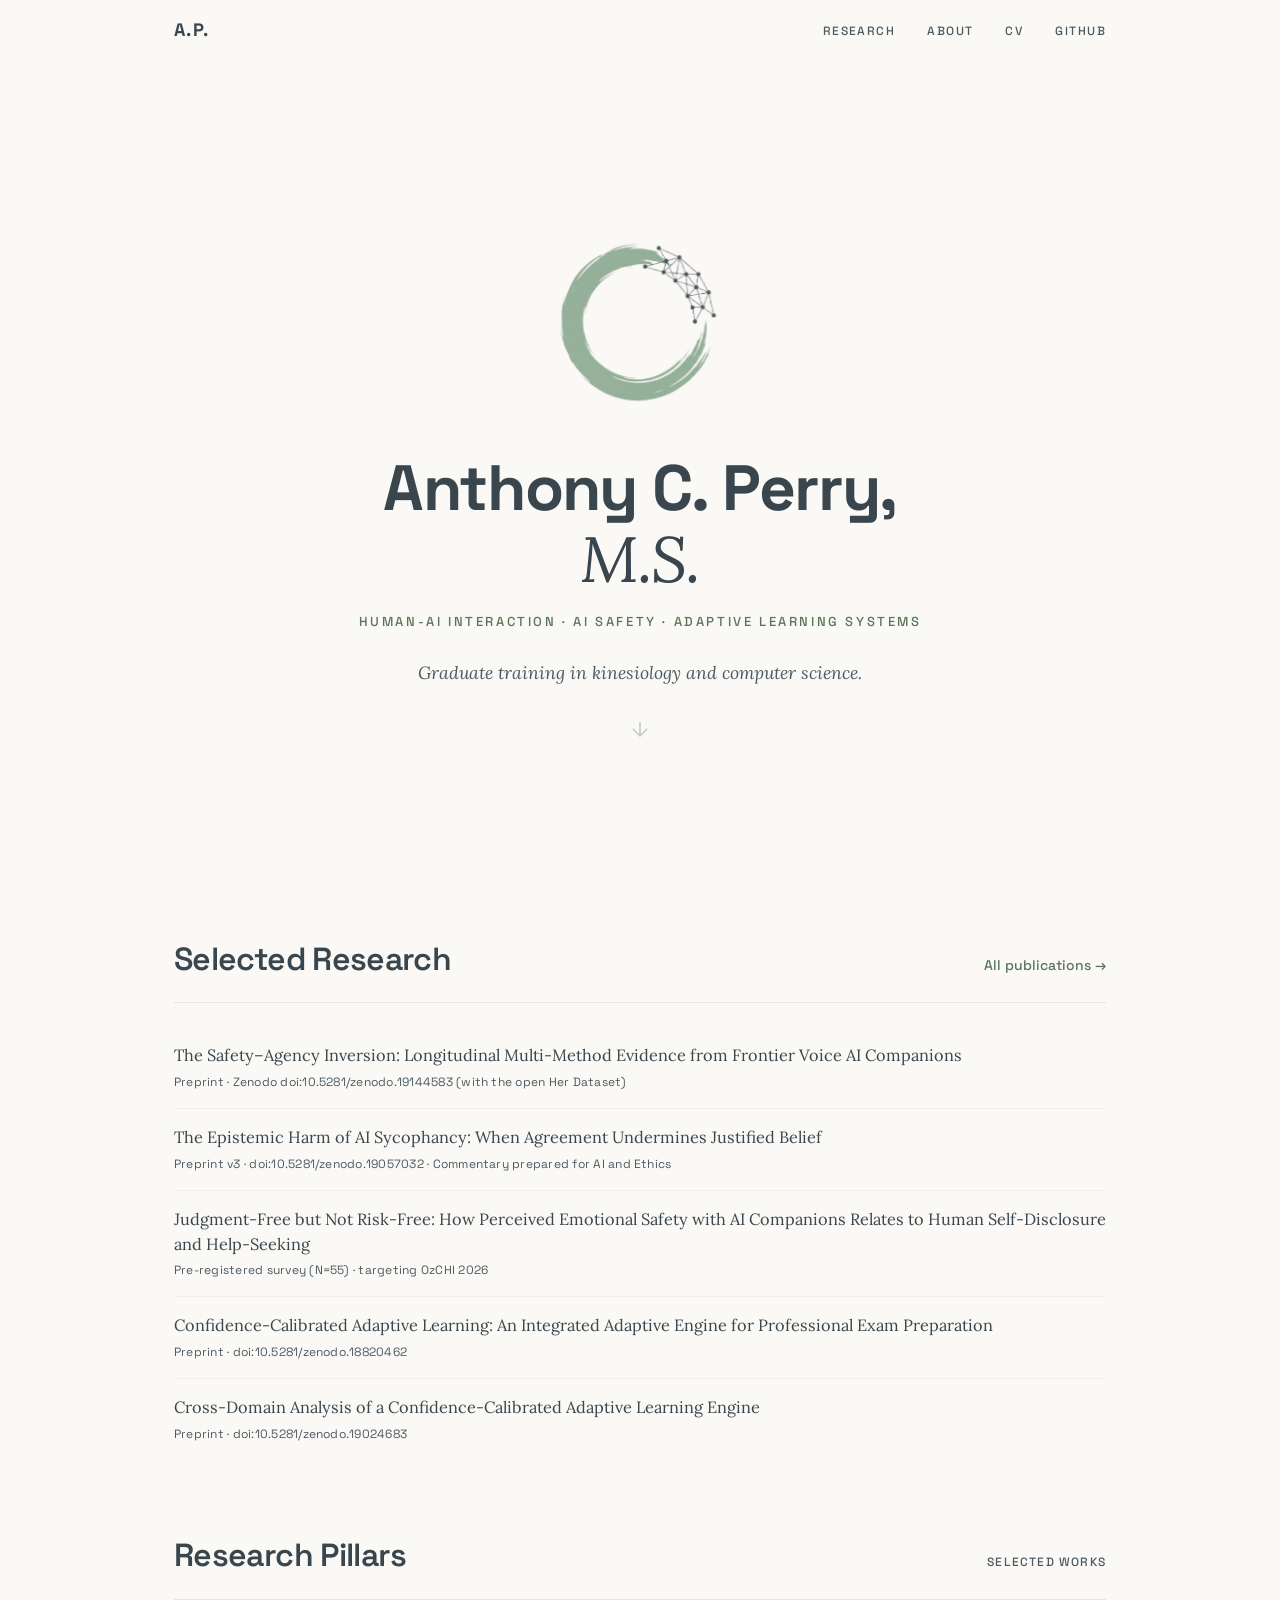
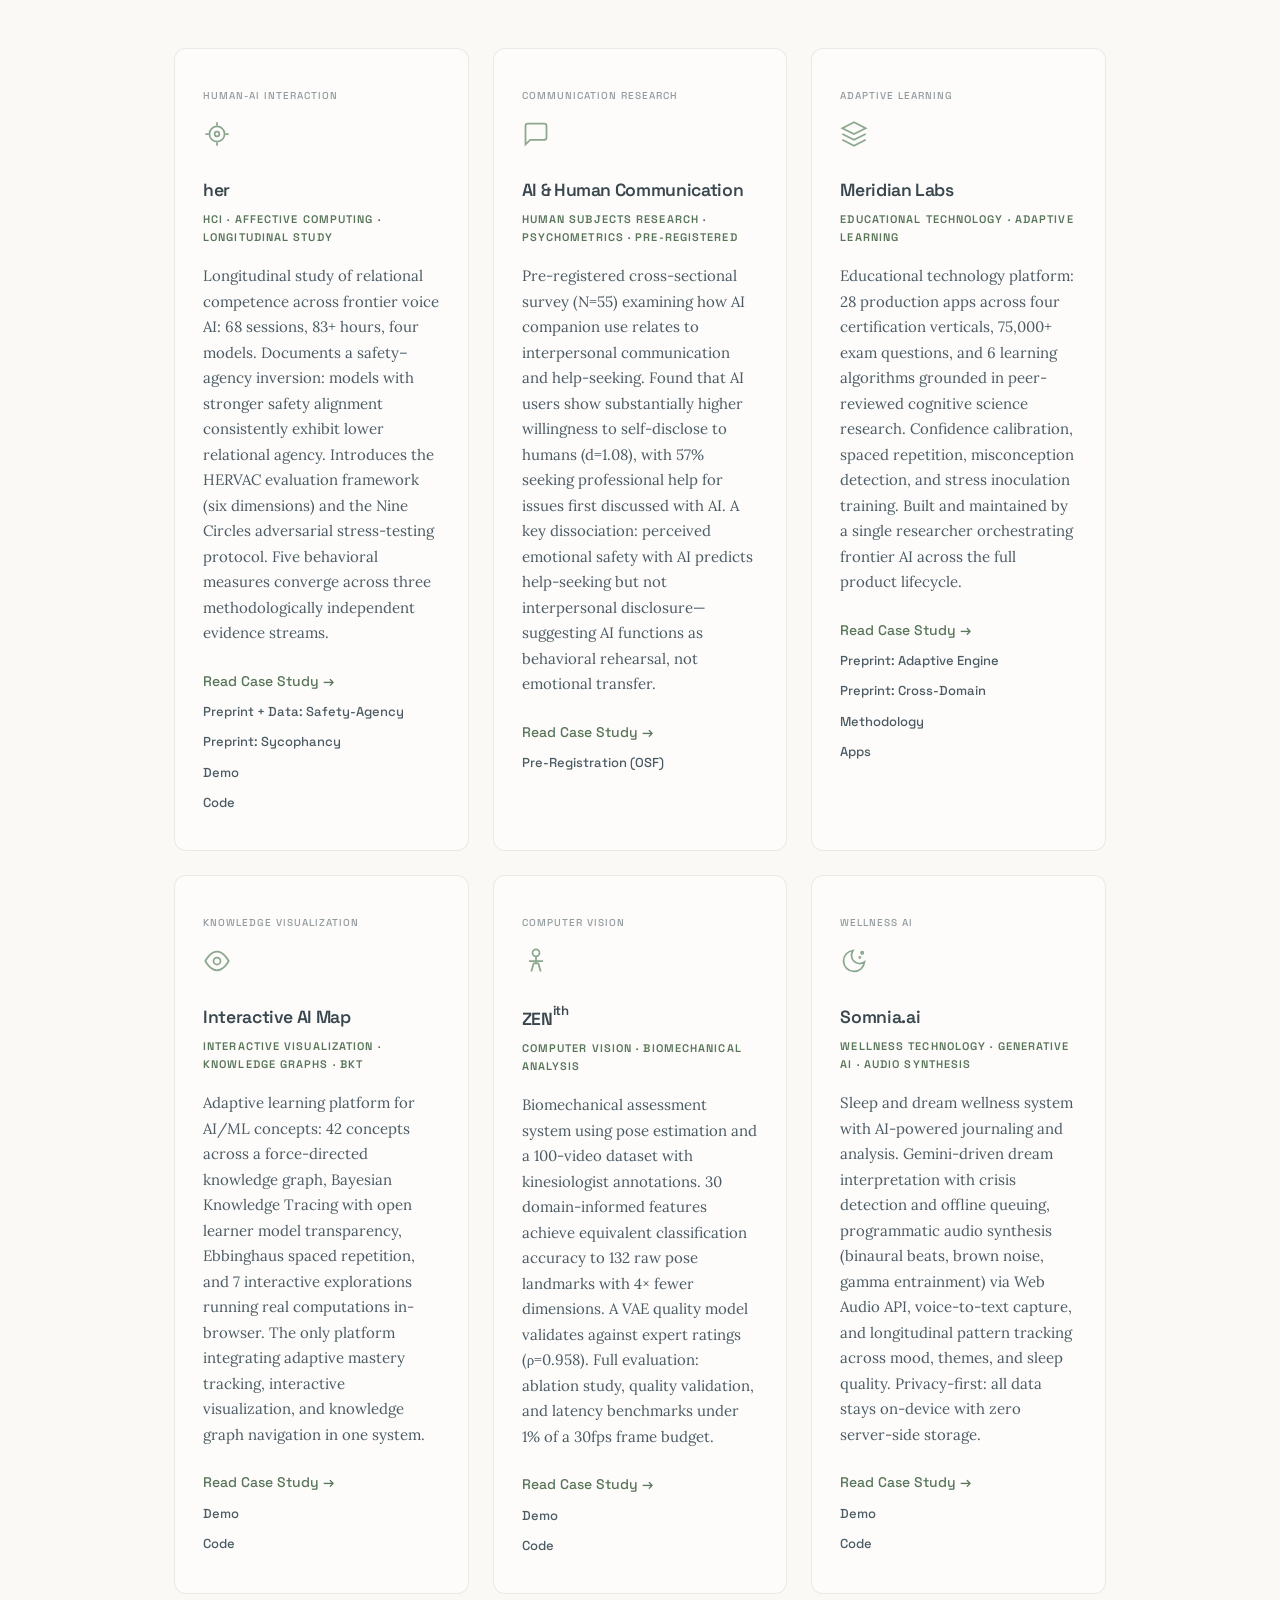
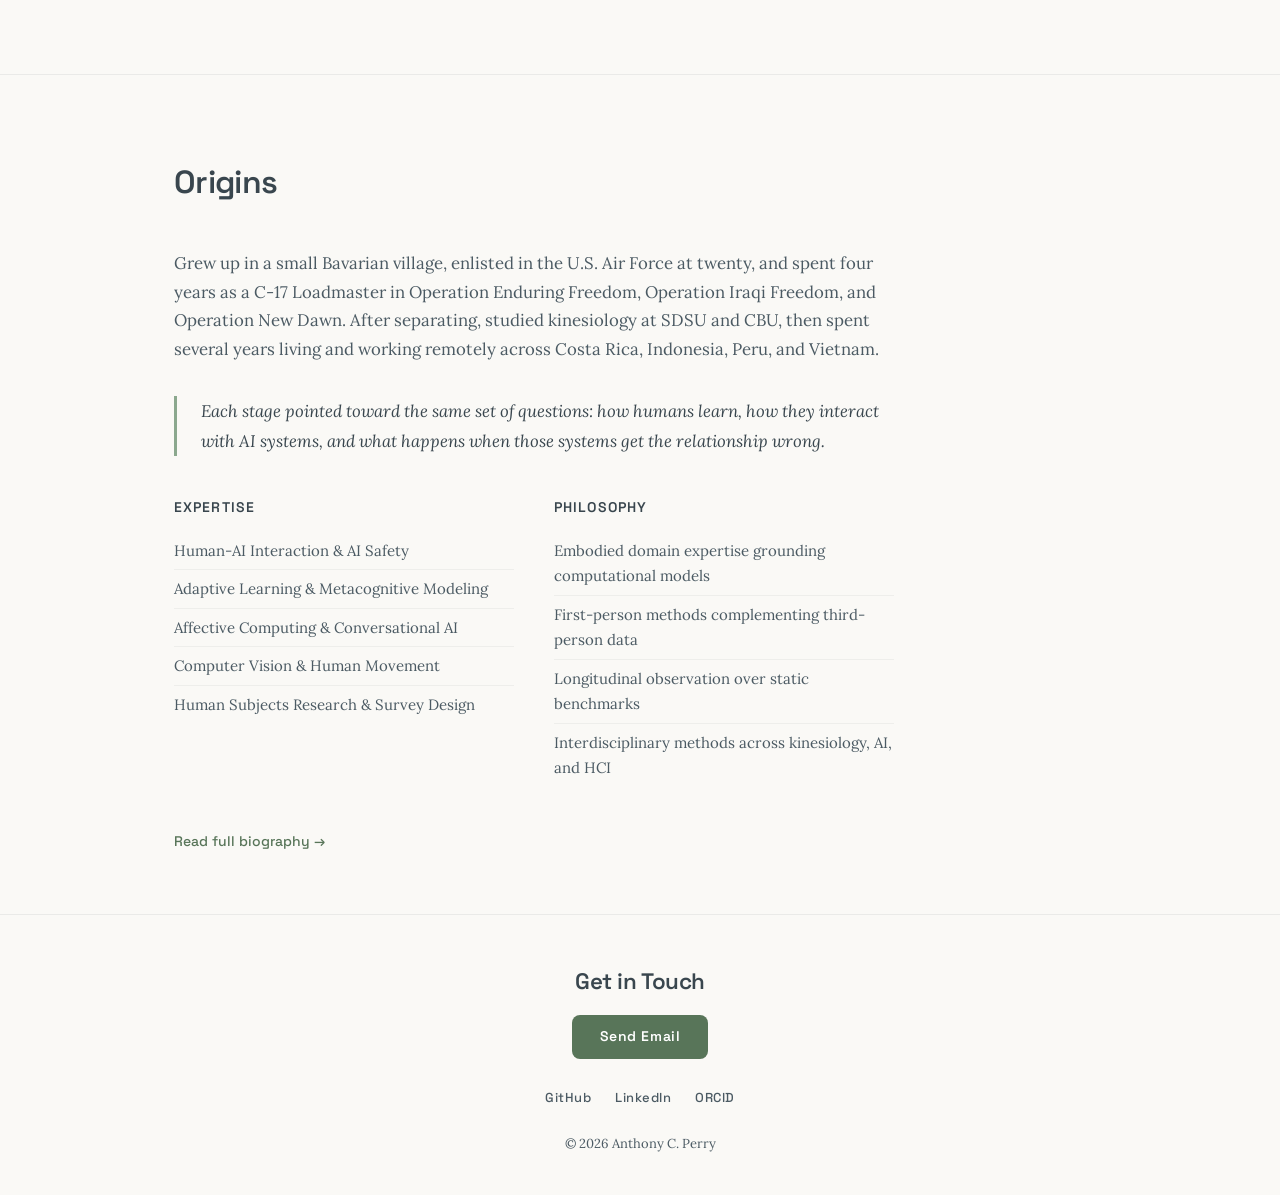
==== index.html @ a004c950 "Design-audit fixes: contrast, grid, skip-links, image/OG, SEO Task 1 — Contrast (WCAG AA): add --sag" ====
<!DOCTYPE html>
<html lang="en">
<head>
    <meta charset="UTF-8">
    <meta name="viewport" content="width=device-width, initial-scale=1.0">
    <title>Anthony C. Perry | Human-AI Interaction · AI Safety · Adaptive Learning Systems</title>
    <meta name="description" content="Research portfolio: adaptive learning systems, human-AI interaction, and AI safety. Interdisciplinary background spanning kinesiology, computer science, and artificial intelligence.">
    <link rel="icon" type="image/png" href="favicon-32.png">
    <link rel="apple-touch-icon" href="apple-touch-icon.png">
    <meta property="og:type" content="website">
    <meta property="og:site_name" content="Anthony C. Perry">
    <meta property="og:title" content="Anthony C. Perry | Human-AI Interaction · AI Safety · Adaptive Learning Systems">
    <meta property="og:description" content="Research portfolio: adaptive learning systems, human-AI interaction, and AI safety.">
    <meta property="og:image" content="https://aperry938.github.io/images/founder-headshot-640.png">
    <meta property="og:image:width" content="640">
    <meta property="og:image:height" content="640">
    <meta property="og:image:alt" content="Portrait of Anthony C. Perry">
    <meta property="og:url" content="https://aperry938.github.io/">
    <meta name="twitter:card" content="summary">
    <meta name="theme-color" content="#FAF9F6">
    <link rel="canonical" href="https://aperry938.github.io/">
    <link rel="preconnect" href="https://fonts.googleapis.com">
    <link rel="preconnect" href="https://fonts.gstatic.com" crossorigin>
    <link href="https://fonts.googleapis.com/css2?family=Space+Grotesk:wght@400;500;600;700&family=Lora:ital,wght@0,400;0,500;0,600;1,400&display=swap" rel="stylesheet">
    <link rel="stylesheet" href="style.css">
    <script type="application/ld+json">
    {
      "@context": "https://schema.org",
      "@type": "Person",
      "name": "Anthony C. Perry",
      "url": "https://aperry938.github.io/",
      "jobTitle": "Independent Researcher",
      "sameAs": [
        "https://orcid.org/0009-0000-2598-1296",
        "https://github.com/aperry938"
      ]
    }
    </script>
</head>
<body>
    <a class="skip-link" href="#main">Skip to content</a>

    <!-- Navigation -->
    <nav class="nav">
        <div class="nav-inner">
            <a href="/" class="nav-brand" aria-current="page">A.P.</a>
            <ul class="nav-links">
                <li><a href="/research.html">Research</a></li>
                <li><a href="/about.html">About</a></li>
                <li><a href="/cv.html">CV</a></li>
                <li><a href="https://github.com/aperry938">GitHub</a></li>
            </ul>
            <button class="nav-hamburger" aria-label="Open menu" aria-expanded="false">
                <span></span><span></span><span></span>
            </button>
        </div>
    </nav>

    <!-- Mobile menu overlay -->
    <div class="mobile-menu" aria-hidden="true" role="dialog" aria-label="Navigation menu">
        <ul class="mobile-menu-links">
            <li><a href="/research.html">Research</a></li>
            <li><a href="/about.html">About</a></li>
            <li><a href="/cv.html">CV</a></li>
            <li><a href="https://github.com/aperry938">GitHub</a></li>
        </ul>
    </div>

    <main id="main">

    <!-- Hero -->
    <section class="hero">
        <div class="hero-content">
            <img src="images/neural-enso.png" alt="" class="enso-logo">

            <h1 class="font-technical">Anthony C. Perry, <em>M.S.</em></h1>
            <p class="hero-tagline">HUMAN-AI INTERACTION · AI SAFETY · ADAPTIVE LEARNING SYSTEMS</p>
            <p class="hero-subtext"><em>Graduate training in kinesiology and computer science.</em></p>

            <div class="scroll-hint" aria-hidden="true">
                <svg width="24" height="24" viewBox="0 0 24 24" fill="none" stroke="currentColor" stroke-width="1.5"><path d="M12 5v14M5 12l7 7 7-7"/></svg>
            </div>
        </div>
    </section>

    <!-- Selected Research -->
    <section class="selected-research" aria-label="Selected research">
        <div class="container">
            <div class="selected-research-header">
                <h2 class="font-technical">Selected Research</h2>
                <a href="/research.html" class="text-link">All publications &rarr;</a>
            </div>
            <ol class="selected-research-list">
                <li class="selected-research-item">
                    <a class="selected-research-title" href="/research.html#pub-safety-agency">The Safety&ndash;Agency Inversion: Longitudinal Multi-Method Evidence from Frontier Voice AI Companions</a>
                    <span class="selected-research-status">Preprint &middot; Zenodo doi:10.5281/zenodo.19144583 (with the open Her Dataset)</span>
                </li>
                <li class="selected-research-item">
                    <a class="selected-research-title" href="/research.html#pub-sycophancy">The Epistemic Harm of AI Sycophancy: When Agreement Undermines Justified Belief</a>
                    <span class="selected-research-status">Preprint v3 &middot; doi:10.5281/zenodo.19057032 &middot; Commentary prepared for AI and Ethics</span>
                </li>
                <li class="selected-research-item">
                    <a class="selected-research-title" href="/research.html#pub-survey">Judgment-Free but Not Risk-Free: How Perceived Emotional Safety with AI Companions Relates to Human Self-Disclosure and Help-Seeking</a>
                    <span class="selected-research-status">Pre-registered survey (N=55) &middot; targeting OzCHI 2026</span>
                </li>
                <li class="selected-research-item">
                    <a class="selected-research-title" href="/research.html#pub-adaptive">Confidence-Calibrated Adaptive Learning: An Integrated Adaptive Engine for Professional Exam Preparation</a>
                    <span class="selected-research-status">Preprint &middot; doi:10.5281/zenodo.18820462</span>
                </li>
                <li class="selected-research-item">
                    <a class="selected-research-title" href="/research.html#pub-crossdomain">Cross-Domain Analysis of a Confidence-Calibrated Adaptive Learning Engine</a>
                    <span class="selected-research-status">Preprint &middot; doi:10.5281/zenodo.19024683</span>
                </li>
            </ol>
        </div>
    </section>

    <!-- Research Pillars -->
    <section class="pillars-section" id="research">
        <div class="container">
            <div class="pillars-header">
                <h2 class="font-technical">Research Pillars</h2>
                <span class="pillars-label">Selected Works</span>
            </div>

            <div class="pillars-grid">
                <!-- Conversational AI & Human-AI Interaction -->
                <div class="project-card fade-in">
                    <span class="pillar-label pillar-label-sub">Human-AI Interaction</span>
                    <div class="pillar-icon">
                        <svg width="28" height="28" viewBox="0 0 24 24" fill="none" stroke="var(--muted-sage)" stroke-width="1.5"><path d="M12 18.5a6.5 6.5 0 1 0 0-13 6.5 6.5 0 0 0 0 13Z"/><path d="M12 14a2 2 0 1 0 0-4 2 2 0 0 0 0 4Z"/><path d="M12 2v3M12 19v3M2 12h3M19 12h3"/></svg>
                    </div>
                    <h3 class="font-technical">her</h3>
                    <p class="project-type">HCI · Affective Computing · Longitudinal Study</p>
                    <p class="project-desc">Longitudinal study of relational competence across frontier voice AI: 68 sessions, 83+ hours, four models. Documents a safety&ndash;agency inversion: models with stronger safety alignment consistently exhibit lower relational agency. Introduces the HERVAC evaluation framework (six dimensions) and the Nine Circles adversarial stress-testing protocol. Five behavioral measures converge across three methodologically independent evidence streams.</p>
                    <div class="project-links">
                        <a href="/her-os.html" class="project-cta">Read Case Study &rarr;</a>
                        <a href="https://doi.org/10.5281/zenodo.19144583" class="project-cta project-cta-secondary">Preprint + Data: Safety-Agency</a>
                        <a href="https://doi.org/10.5281/zenodo.19057032" class="project-cta project-cta-secondary">Preprint: Sycophancy</a>
                        <a href="https://aperry938.github.io/her-os-v1/" class="project-cta project-cta-secondary">Demo</a>
                        <a href="https://github.com/aperry938/her-os-v1" class="project-cta project-cta-secondary">Code</a>
                    </div>
                </div>

                <!-- AI Communication & Help-Seeking Survey -->
                <div class="project-card fade-in">
                    <span class="pillar-label pillar-label-sub">Communication Research</span>
                    <div class="pillar-icon">
                        <svg width="28" height="28" viewBox="0 0 24 24" fill="none" stroke="var(--muted-sage)" stroke-width="1.5"><path d="M21 15a2 2 0 0 1-2 2H7l-4 4V5a2 2 0 0 1 2-2h14a2 2 0 0 1 2 2z"/></svg>
                    </div>
                    <h3 class="font-technical">AI &amp; Human Communication</h3>
                    <p class="project-type">Human Subjects Research &middot; Psychometrics &middot; Pre-Registered</p>
                    <p class="project-desc">Pre-registered cross-sectional survey (N=55) examining how AI companion use relates to interpersonal communication and help-seeking. Found that AI users show substantially higher willingness to self-disclose to humans (d=1.08), with 57% seeking professional help for issues first discussed with AI. A key dissociation: perceived emotional safety with AI predicts help-seeking but not interpersonal disclosure&mdash;suggesting AI functions as behavioral rehearsal, not emotional transfer.</p>
                    <div class="project-links">
                        <a href="/survey-study.html" class="project-cta">Read Case Study &rarr;</a>
                        <a href="https://osf.io/5xzjs" class="project-cta project-cta-secondary">Pre-Registration (OSF)</a>
                    </div>
                </div>

                <!-- Adaptive Learning Systems -->
                <div class="project-card fade-in">
                    <span class="pillar-label pillar-label-sub">Adaptive Learning</span>
                    <div class="pillar-icon">
                        <svg width="28" height="28" viewBox="0 0 24 24" fill="none" stroke="var(--muted-sage)" stroke-width="1.5"><path d="M12 2L2 7l10 5 10-5-10-5Z"/><path d="M2 17l10 5 10-5"/><path d="M2 12l10 5 10-5"/></svg>
                    </div>
                    <h3 class="font-technical">Meridian Labs</h3>
                    <p class="project-type">Educational Technology · Adaptive Learning</p>
                    <p class="project-desc">Educational technology platform: 28 production apps across four certification verticals, 75,000+ exam questions, and 6 learning algorithms grounded in peer-reviewed cognitive science research. Confidence calibration, spaced repetition, misconception detection, and stress inoculation training. Built and maintained by a single researcher orchestrating frontier AI across the full product lifecycle.</p>
                    <div class="project-links">
                        <a href="/meridian-labs.html" class="project-cta">Read Case Study &rarr;</a>
                        <a href="https://doi.org/10.5281/zenodo.18820462" class="project-cta project-cta-secondary">Preprint: Adaptive Engine</a>
                        <a href="https://doi.org/10.5281/zenodo.19024683" class="project-cta project-cta-secondary">Preprint: Cross-Domain</a>
                        <a href="https://meridianlabs.us/methodology.html" class="project-cta project-cta-secondary">Methodology</a>
                        <a href="https://meridianlabs.us" class="project-cta project-cta-secondary">Apps</a>
                    </div>
                </div>

                <!-- Interactive Visualization & Adaptive Learning -->
                <div class="project-card fade-in">
                    <span class="pillar-label pillar-label-sub">Knowledge Visualization</span>
                    <div class="pillar-icon">
                        <svg width="28" height="28" viewBox="0 0 24 24" fill="none" stroke="var(--muted-sage)" stroke-width="1.5"><circle cx="12" cy="12" r="3"/><path d="M2 12s4-8 10-8 10 8 10 8-4 8-10 8-10-8-10-8Z"/></svg>
                    </div>
                    <h3 class="font-technical">Interactive AI Map</h3>
                    <p class="project-type">Interactive Visualization · Knowledge Graphs · BKT</p>
                    <p class="project-desc">Adaptive learning platform for AI/ML concepts: 42 concepts across a force-directed knowledge graph, Bayesian Knowledge Tracing with open learner model transparency, Ebbinghaus spaced repetition, and 7 interactive explorations running real computations in-browser. The only platform integrating adaptive mastery tracking, interactive visualization, and knowledge graph navigation in one system.</p>
                    <div class="project-links">
                        <a href="/interactive-ai-map.html" class="project-cta">Read Case Study &rarr;</a>
                        <a href="https://aperry938.github.io/Interactive-AI-Map/" class="project-cta project-cta-secondary">Demo</a>
                        <a href="https://github.com/aperry938/Interactive-AI-Map" class="project-cta project-cta-secondary">Code</a>
                    </div>
                </div>

                <!-- Embodied Computer Vision -->
                <div class="project-card fade-in">
                    <span class="pillar-label pillar-label-sub">Computer Vision</span>
                    <div class="pillar-icon">
                        <svg width="28" height="28" viewBox="0 0 24 24" fill="none" stroke="var(--muted-sage)" stroke-width="1.5"><circle cx="12" cy="5" r="3"/><path d="M12 8v6M8 21l2-7h4l2 7M6 12h12"/></svg>
                    </div>
                    <h3 class="font-technical">ZEN<sup class="zenith-ith">ith</sup></h3>
                    <p class="project-type">Computer Vision · Biomechanical Analysis</p>
                    <p class="project-desc">Biomechanical assessment system using pose estimation and a 100-video dataset with kinesiologist annotations. 30 domain-informed features achieve equivalent classification accuracy to 132 raw pose landmarks with 4&times; fewer dimensions. A VAE quality model validates against expert ratings (&rho;=0.958). Full evaluation: ablation study, quality validation, and latency benchmarks under 1% of a 30fps frame budget.</p>
                    <div class="project-links">
                        <a href="/zenith.html" class="project-cta">Read Case Study &rarr;</a>
                        <a href="https://youtu.be/lPnmOBwJfkE" class="project-cta project-cta-secondary">Demo</a>
                        <a href="https://github.com/aperry938/zenith-mvp" class="project-cta project-cta-secondary">Code</a>
                    </div>
                </div>

                <!-- Sleep & Dream Wellness -->
                <div class="project-card fade-in">
                    <span class="pillar-label pillar-label-sub">Wellness AI</span>
                    <div class="pillar-icon">
                        <svg width="28" height="28" viewBox="0 0 24 24" fill="none" stroke="var(--muted-sage)" stroke-width="1.5"><path d="M21 12.79A9 9 0 1 1 11.21 3a7 7 0 0 0 9.79 9.79Z"/><circle cx="19" cy="5" r="1"/><circle cx="17" cy="9" r="0.5"/></svg>
                    </div>
                    <h3 class="font-technical">Somnia.ai</h3>
                    <p class="project-type">Wellness Technology · Generative AI · Audio Synthesis</p>
                    <p class="project-desc">Sleep and dream wellness system with AI-powered journaling and analysis. Gemini-driven dream interpretation with crisis detection and offline queuing, programmatic audio synthesis (binaural beats, brown noise, gamma entrainment) via Web Audio API, voice-to-text capture, and longitudinal pattern tracking across mood, themes, and sleep quality. Privacy-first: all data stays on-device with zero server-side storage.</p>
                    <div class="project-links">
                        <a href="/somnia.html" class="project-cta">Read Case Study &rarr;</a>
                        <a href="https://aperry938.github.io/somnia-ai/" class="project-cta project-cta-secondary">Demo</a>
                        <a href="https://github.com/aperry938/somnia-ai" class="project-cta project-cta-secondary">Code</a>
                    </div>
                </div>

            </div>
        </div>
    </section>

    <!-- Origins -->
    <section class="origins-section" id="origins">
        <div class="container">
            <h2 class="font-technical">Origins</h2>

            <div class="origins-narrative fade-in">
                <p>Grew up in a small Bavarian village, enlisted in the U.S. Air Force at twenty, and spent four years as a C-17 Loadmaster in Operation Enduring Freedom, Operation Iraqi Freedom, and Operation New Dawn. After separating, studied kinesiology at SDSU and CBU, then spent several years living and working remotely across Costa Rica, Indonesia, Peru, and Vietnam.</p>

                <blockquote class="pull-quote">
                    Each stage pointed toward the same set of questions: how humans learn, how they interact with AI systems, and what happens when those systems get the relationship wrong.
                </blockquote>

                <div class="origins-grid">
                    <div class="origins-column">
                        <h3 class="font-technical">Expertise</h3>
                        <ul>
                            <li>Human-AI Interaction &amp; AI Safety</li>
                            <li>Adaptive Learning &amp; Metacognitive Modeling</li>
                            <li>Affective Computing &amp; Conversational AI</li>
                            <li>Computer Vision &amp; Human Movement</li>
                            <li>Human Subjects Research &amp; Survey Design</li>
                        </ul>
                    </div>
                    <div class="origins-column">
                        <h3 class="font-technical">Philosophy</h3>
                        <ul>
                            <li>Embodied domain expertise grounding computational models</li>
                            <li>First-person methods complementing third-person data</li>
                            <li>Longitudinal observation over static benchmarks</li>
                            <li>Interdisciplinary methods across kinesiology, AI, and HCI</li>
                        </ul>
                    </div>
                </div>

                <a href="/about.html" class="text-link">Read full biography &rarr;</a>
            </div>
        </div>
    </section>

    </main>

    <!-- Footer -->
    <footer class="footer">
        <div class="container">
            <h2 class="font-technical footer-heading">Get in Touch</h2>
            <a href="#" class="btn-primary font-technical email-link">Send Email</a>
            <div class="footer-links">
                <a href="https://github.com/aperry938">GitHub</a>
                <a href="https://linkedin.com/in/aperry938">LinkedIn</a>
                <a href="https://orcid.org/0009-0000-2598-1296">ORCID</a>
            </div>
            <p class="footer-copy">&copy; 2026 Anthony C. Perry</p>
        </div>
    </footer>

    <script>
    (function() {
        if (!('IntersectionObserver' in window)) return;
        var observer = new IntersectionObserver(function(entries) {
            entries.forEach(function(entry) {
                if (entry.isIntersecting) {
                    entry.target.classList.add('visible');
                    observer.unobserve(entry.target);
                }
            });
        }, { threshold: 0.1 });
        document.querySelectorAll('.fade-in').forEach(function(el) {
            observer.observe(el);
        });
        document.querySelectorAll('a[href^="#"]').forEach(function(a) {
            a.addEventListener('click', function(e) {
                var target = document.querySelector(this.getAttribute('href'));
                if (target) { e.preventDefault(); target.scrollIntoView({ behavior: 'smooth' }); }
            });
        });
    })();
    (function(){var u='anthonycperry21',d='gmail.com',e=u+'@'+d;document.querySelectorAll('.email-link').forEach(function(a){a.href='mai'+'lto:'+e;if(a.classList.contains('cv-email'))a.textContent=e;});})();
    /* Cross-site page transitions */
    (function() {
        document.addEventListener('click', function(e) {
            var link = e.target.closest('a[href*="meridianlabs.us"]');
            if (!link || e.metaKey || e.ctrlKey) return;
            e.preventDefault();
            document.body.classList.add('page-leaving');
            setTimeout(function() { window.location.href = link.href; }, 250);
        });
    })();
    /* Mobile Hamburger Menu */
    (function() {
        var hamburger = document.querySelector('.nav-hamburger');
        var mobileMenu = document.querySelector('.mobile-menu');
        if (!hamburger || !mobileMenu) return;
        function toggleMenu() {
            var isOpen = document.body.classList.toggle('menu-open');
            hamburger.setAttribute('aria-expanded', isOpen);
            mobileMenu.setAttribute('aria-hidden', !isOpen);
        }
        hamburger.addEventListener('click', toggleMenu);
        mobileMenu.querySelectorAll('a').forEach(function(link) {
            link.addEventListener('click', function() {
                document.body.classList.remove('menu-open');
                hamburger.setAttribute('aria-expanded', 'false');
                mobileMenu.setAttribute('aria-hidden', 'true');
            });
        });
        document.addEventListener('keydown', function(e) {
            if (e.key === 'Escape' && document.body.classList.contains('menu-open')) {
                toggleMenu();
                hamburger.focus();
            }
        });
    })();
    </script>
</body>
</html>
---- style.css ----
/* Anthony C. Perry — Research Portfolio
   Neural Enso: Organic Tech Lab Theme */

*, *::before, *::after {
    margin: 0;
    padding: 0;
    box-sizing: border-box;
}

:root {
    --alabaster: #FAF9F6;
    --deep-slate: #39464E;
    --slate-light: #4b5a63;
    --muted-sage: #8BA88E;
    --sage-ink: #587559;
    --sage-dim: rgba(139, 168, 142, 0.1);
    --sage-border: rgba(139, 168, 142, 0.2);
    --max-width: 980px;
    --nav-height: 60px;

    /* Spacing Scale */
    --space-xs: 4px;
    --space-sm: 8px;
    --space-md: 16px;
    --space-lg: 24px;
    --space-xl: 32px;
    --space-2xl: 40px;
    --space-3xl: 48px;
    --space-4xl: 64px;
    --space-5xl: 80px;

    /* Radius Scale */
    --radius-sm: 8px;
    --radius-md: 12px;
    --radius-lg: 20px;
    --radius-pill: 980px;
}

html {
    font-size: 16px;
    -webkit-text-size-adjust: 100%;
    scroll-behavior: smooth;
}

@keyframes pageEnter {
    from { opacity: 0; }
    to { opacity: 1; }
}

body {
    font-family: 'Lora', Georgia, 'Times New Roman', serif;
    line-height: 1.7;
    color: var(--deep-slate);
    background: var(--alabaster);
    -webkit-font-smoothing: antialiased;
    animation: pageEnter 0.3s ease-out forwards;
}

body.page-leaving {
    opacity: 0;
    transition: opacity 0.25s ease-out;
}

/* ========================================
   TYPOGRAPHY
   ======================================== */

.font-technical,
h1, h2, h3,
nav, .nav-brand, .nav-links {
    font-family: 'Space Grotesk', 'Helvetica Neue', Arial, sans-serif;
    letter-spacing: -0.02em;
}

h1 { font-size: clamp(2.5rem, 5vw, 4rem); font-weight: 700; line-height: 1.1; }
h2 { font-size: clamp(1.5rem, 3vw, 2rem); font-weight: 600; }
h3 { font-size: 1.1rem; font-weight: 600; }

em { font-style: italic; }

a {
    color: var(--sage-ink);
    text-decoration: none;
    transition: color 0.3s ease;
}

a:hover {
    color: var(--deep-slate);
}

/* Focus States */
:focus-visible {
    outline: 2px solid var(--muted-sage);
    outline-offset: 2px;
}

/* Skip link — visually hidden until focused */
.skip-link {
    position: absolute;
    left: -9999px;
    top: 0;
    z-index: 1000;
    padding: 10px 18px;
    background: var(--deep-slate);
    color: #ffffff;
    font-family: 'Space Grotesk', sans-serif;
    font-size: 14px;
    font-weight: 600;
    text-decoration: none;
    border-radius: var(--radius-sm);
}

.skip-link:focus {
    left: 12px;
    top: 12px;
}

/* ========================================
   LAYOUT
   ======================================== */

.container {
    max-width: var(--max-width);
    margin: 0 auto;
    padding: 0 24px;
}

/* ========================================
   NAVIGATION
   ======================================== */

.nav {
    position: fixed;
    top: 0;
    left: 0;
    right: 0;
    z-index: 100;
    height: var(--nav-height);
    background: rgba(250, 249, 246, 0.9);
    backdrop-filter: blur(12px);
    -webkit-backdrop-filter: blur(12px);
}

.nav-inner {
    max-width: var(--max-width);
    margin: 0 auto;
    padding: 0 24px;
    height: 100%;
    display: flex;
    align-items: center;
    justify-content: space-between;
}

.nav-brand {
    font-size: 18px;
    font-weight: 700;
    color: var(--deep-slate);
    text-decoration: none;
    letter-spacing: 0.08em;
}

.nav-links {
    display: flex;
    gap: 32px;
    list-style: none;
}

.nav-links a {
    font-size: 12px;
    font-weight: 500;
    color: var(--slate-light);
    text-decoration: none;
    text-transform: uppercase;
    letter-spacing: 0.12em;
    transition: color 0.3s;
}

.nav-links a:hover {
    color: var(--sage-ink);
}

/* Hamburger button */
.nav-hamburger {
    display: none;
    flex-direction: column;
    justify-content: center;
    gap: 5px;
    width: 32px;
    height: 32px;
    background: none;
    border: none;
    cursor: pointer;
    padding: var(--space-xs);
    z-index: 200;
}

.nav-hamburger span {
    display: block;
    width: 100%;
    height: 2px;
    background: var(--deep-slate);
    border-radius: 2px;
    transition: transform 0.3s cubic-bezier(0.16, 1, 0.3, 1), opacity 0.3s ease;
    transform-origin: center;
}

/* Hamburger → X morphing */
body.menu-open .nav-hamburger span:nth-child(1) {
    transform: translateY(7px) rotate(45deg);
}

body.menu-open .nav-hamburger span:nth-child(2) {
    opacity: 0;
}

body.menu-open .nav-hamburger span:nth-child(3) {
    transform: translateY(-7px) rotate(-45deg);
}

/* Mobile menu overlay */
.mobile-menu {
    position: fixed;
    top: 0;
    right: 0;
    bottom: 0;
    left: 0;
    z-index: 99;
    background: rgba(250, 249, 246, 0.95);
    backdrop-filter: blur(16px);
    -webkit-backdrop-filter: blur(16px);
    display: flex;
    flex-direction: column;
    align-items: center;
    justify-content: center;
    gap: var(--space-md);
    opacity: 0;
    visibility: hidden;
    transition: opacity 0.4s cubic-bezier(0.16, 1, 0.3, 1), visibility 0.4s;
}

body.menu-open .mobile-menu {
    opacity: 1;
    visibility: visible;
}

.mobile-menu-links {
    list-style: none;
    text-align: center;
    display: flex;
    flex-direction: column;
    gap: var(--space-sm);
}

.mobile-menu-links li {
    opacity: 0;
    transform: translateX(40px);
    transition: opacity 0.4s cubic-bezier(0.16, 1, 0.3, 1), transform 0.4s cubic-bezier(0.16, 1, 0.3, 1);
}

body.menu-open .mobile-menu-links li {
    opacity: 1;
    transform: translateX(0);
}

body.menu-open .mobile-menu-links li:nth-child(1) { transition-delay: 0.05s; }
body.menu-open .mobile-menu-links li:nth-child(2) { transition-delay: 0.1s; }
body.menu-open .mobile-menu-links li:nth-child(3) { transition-delay: 0.15s; }
body.menu-open .mobile-menu-links li:nth-child(4) { transition-delay: 0.2s; }

.mobile-menu-links a {
    font-family: 'Space Grotesk', sans-serif;
    font-size: 28px;
    font-weight: 600;
    color: var(--deep-slate);
    text-decoration: none;
    letter-spacing: -0.01em;
    padding: var(--space-sm) 0;
    display: block;
    transition: color 0.2s;
}

.mobile-menu-links a:hover {
    color: var(--sage-ink);
}

/* ========================================
   HERO
   ======================================== */

.hero {
    min-height: 100vh;
    display: flex;
    align-items: center;
    justify-content: center;
    text-align: center;
    padding: 120px 24px 40px;
}

.hero-content {
    max-width: 640px;
}

/* Neural Enso Logo */
.enso-logo {
    display: block;
    margin: 0 auto 40px;
    width: 320px;
    height: auto;
    opacity: 0;
    transform: scale(0.92);
    animation: revealEnso 1.2s ease-out 0.2s forwards;
}

@keyframes revealEnso {
    to { opacity: 1; transform: scale(1); }
}

.hero h1 {
    margin-bottom: 16px;
    color: var(--deep-slate);
}

.hero h1 em {
    font-style: italic;
    font-family: 'Lora', Georgia, serif;
    font-weight: 400;
}

.hero-tagline {
    font-family: 'Space Grotesk', sans-serif;
    font-size: 13px;
    font-weight: 500;
    letter-spacing: 0.2em;
    text-transform: uppercase;
    color: var(--sage-ink);
    margin-bottom: 24px;
}

.hero-subtext {
    font-size: 1.1rem;
    color: var(--slate-light);
    line-height: 1.8;
    max-width: 520px;
    margin: 0 auto;
}

.scroll-hint {
    margin-top: 28px;
    opacity: 0.3;
    animation: gentleBounce 2.5s ease-in-out infinite;
    color: var(--slate-light);
}

@keyframes gentleBounce {
    0%, 100% { transform: translateY(0); }
    50% { transform: translateY(6px); }
}

/* ========================================
   RESEARCH PILLARS
   ======================================== */

.pillars-section {
    padding: 60px 0 80px;
}

.pillars-header {
    display: flex;
    justify-content: space-between;
    align-items: baseline;
    margin-bottom: 48px;
    padding-bottom: 16px;
    border-bottom: 1px solid rgba(57, 70, 78, 0.1);
}

.pillars-header h2 {
    color: var(--deep-slate);
}

.pillars-label {
    font-family: 'Space Grotesk', sans-serif;
    font-size: 12px;
    font-weight: 500;
    letter-spacing: 0.1em;
    text-transform: uppercase;
    color: var(--slate-light);
}

.pillars-grid-wrapper {
    position: relative;
}

.pillars-grid-wrapper::before,
.pillars-grid-wrapper::after {
    content: '';
    position: absolute;
    top: 0;
    bottom: 12px;
    width: 40px;
    z-index: 2;
    pointer-events: none;
    opacity: 0;
    transition: opacity 0.3s ease;
}

.pillars-grid-wrapper::before {
    left: 0;
    background: linear-gradient(to right, var(--alabaster), transparent);
}

.pillars-grid-wrapper::after {
    right: 0;
    background: linear-gradient(to left, var(--alabaster), transparent);
}

.pillars-grid-wrapper:not(.scroll-start)::before {
    opacity: 1;
}

.pillars-grid-wrapper:not(.scroll-end)::after {
    opacity: 1;
}

.pillars-scroll-arrow {
    position: absolute;
    top: 50%;
    transform: translateY(-50%);
    z-index: 3;
    width: 44px;
    height: 44px;
    border-radius: 50%;
    border: 1px solid var(--sage-border);
    background: rgba(250, 249, 246, 0.9);
    backdrop-filter: blur(8px);
    -webkit-backdrop-filter: blur(8px);
    color: var(--sage-ink);
    cursor: pointer;
    display: flex;
    align-items: center;
    justify-content: center;
    transition: background 0.2s ease, border-color 0.2s ease, opacity 0.3s ease, transform 0.2s ease;
    opacity: 0;
    pointer-events: none;
}

.pillars-scroll-arrow:hover {
    background: var(--sage-dim);
    border-color: var(--muted-sage);
    transform: translateY(-50%) scale(1.08);
    color: var(--deep-slate);
}

.pillars-scroll-arrow-left { left: 4px; }
.pillars-scroll-arrow-right { right: 4px; }

.pillars-grid-wrapper:not(.scroll-start) .pillars-scroll-arrow-left,
.pillars-grid-wrapper:not(.scroll-end) .pillars-scroll-arrow-right {
    opacity: 1;
    pointer-events: auto;
}

.pillars-grid {
    display: grid;
    grid-template-columns: repeat(auto-fit, minmax(280px, 1fr));
    gap: var(--space-lg);
}

/* pillars now use CSS grid (auto-fit); no carousel card sizing needed */

/* ========================================
   PROJECT CARDS
   ======================================== */

.project-card {
    background: rgba(255, 255, 255, 0.5);
    border: 1px solid var(--sage-border);
    border-radius: var(--radius-md);
    padding: 36px 28px;
    transition: border-color 0.4s ease-in-out, transform 0.4s ease-in-out, background 0.4s ease-in-out;
}

.project-card:hover {
    border-color: var(--muted-sage);
    transform: translateY(-4px);
    background: #ffffff;
}

.pillar-label {
    display: inline-block;
    font-family: 'Space Grotesk', sans-serif;
    font-size: 11px;
    font-weight: 600;
    letter-spacing: 0.1em;
    text-transform: uppercase;
    color: var(--sage-ink);
    margin-bottom: 16px;
}

.pillar-label-sub {
    display: block;
    font-size: 10px;
    font-weight: 500;
    color: var(--slate-light);
    opacity: 0.6;
    margin-bottom: 16px;
    margin-top: 2px;
}

.pillar-icon {
    margin-bottom: 20px;
}

.project-card h3 {
    color: var(--deep-slate);
    margin-bottom: 4px;
}

.zenith-ith {
    font-size: 0.75em;
    font-weight: inherit;
    position: relative;
    top: -0.25em;
}

.project-type {
    font-family: 'Space Grotesk', sans-serif;
    font-size: 11px;
    color: var(--sage-ink);
    font-weight: 600;
    letter-spacing: 0.1em;
    text-transform: uppercase;
    margin-bottom: 16px;
}

.project-desc {
    font-size: 15px;
    color: var(--slate-light);
    line-height: 1.7;
    margin-bottom: 24px;
}

.project-links {
    display: flex;
    flex-direction: column;
    gap: 8px;
}

.project-cta {
    font-family: 'Space Grotesk', sans-serif;
    font-size: 14px;
    font-weight: 500;
    color: var(--sage-ink);
    text-decoration: none;
    transition: color 0.3s;
}

.project-cta:hover {
    color: var(--deep-slate);
}

.project-cta-secondary {
    color: var(--slate-light);
    font-size: 13px;
}

.project-cta-secondary:hover {
    color: var(--sage-ink);
}

/* ========================================
   RESEARCH STATEMENT
   ======================================== */

.research-statement {
    font-size: 1.05rem;
    color: var(--slate-light);
    line-height: 1.8;
    max-width: 720px;
    margin-bottom: 48px;
}

/* ========================================
   ORIGINS SECTION
   ======================================== */

.origins-section {
    padding: 80px 0 60px;
    border-top: 1px solid rgba(57, 70, 78, 0.08);
}

.section-label {
    display: block;
    font-size: 12px;
    font-weight: 500;
    letter-spacing: 0.15em;
    text-transform: uppercase;
    color: var(--sage-ink);
    margin-bottom: 8px;
}

.origins-section h2 {
    color: var(--deep-slate);
    margin-bottom: 40px;
}

.origins-narrative {
    max-width: 720px;
}

.origins-narrative > p {
    font-size: 1.05rem;
    color: var(--slate-light);
    margin-bottom: 32px;
}

.pull-quote {
    border-left: 3px solid var(--muted-sage);
    padding: 0 0 0 24px;
    margin: 0 0 40px 0;
    font-size: 1.05rem;
    font-style: italic;
    color: var(--deep-slate);
    line-height: 1.8;
}

.origins-grid {
    display: grid;
    grid-template-columns: 1fr 1fr;
    gap: 40px;
    margin-bottom: 40px;
}

.origins-column h3 {
    color: var(--deep-slate);
    margin-bottom: 12px;
    font-size: 14px;
    text-transform: uppercase;
    letter-spacing: 0.08em;
}

.origins-column ul {
    list-style: none;
    padding: 0;
}

.origins-column li {
    font-size: 15px;
    color: var(--slate-light);
    padding: 6px 0;
    border-bottom: 1px solid rgba(57, 70, 78, 0.06);
}

.origins-column li:last-child {
    border-bottom: none;
}

.text-link {
    font-family: 'Space Grotesk', sans-serif;
    font-size: 14px;
    font-weight: 500;
    color: var(--sage-ink);
}

.text-link:hover {
    color: var(--deep-slate);
}

/* ========================================
   FOOTER
   ======================================== */

.footer {
    padding: 48px 0 40px;
    text-align: center;
    border-top: 1px solid rgba(57, 70, 78, 0.08);
}

.footer-label {
    display: block;
    font-size: 12px;
    font-weight: 500;
    letter-spacing: 0.15em;
    text-transform: uppercase;
    color: var(--sage-ink);
    margin-bottom: 8px;
}

.footer-heading {
    color: var(--deep-slate);
    margin-bottom: 14px;
    font-size: 1.4rem;
}

.btn-primary {
    display: inline-block;
    padding: 10px 28px;
    background: var(--sage-ink);
    color: #ffffff;
    border-radius: var(--radius-sm);
    font-size: 14px;
    font-weight: 600;
    letter-spacing: 0.04em;
    text-decoration: none;
    transition: background 0.3s, transform 0.3s;
}

.btn-primary:hover {
    background: var(--deep-slate);
    color: #ffffff;
    transform: translateY(-2px);
}

.footer-links {
    display: flex;
    justify-content: center;
    gap: 24px;
    margin: 28px 0 24px;
}

.footer-links a {
    font-family: 'Space Grotesk', sans-serif;
    font-size: 13px;
    font-weight: 500;
    color: var(--slate-light);
    text-decoration: none;
    letter-spacing: 0.04em;
    transition: color 0.3s;
}

.footer-links a:hover {
    color: var(--sage-ink);
}

.footer-copy {
    font-size: 13px;
    color: var(--slate-light);
}

/* ========================================
   ABOUT PAGE
   ======================================== */

.about-hero {
    padding: 140px 0 60px;
    text-align: center;
}

.about-identity {
    max-width: 640px;
    margin: 0 auto;
}

.about-headshot {
    width: 150px;
    height: 150px;
    border-radius: 50%;
    border: 3px solid var(--sage-border);
    object-fit: cover;
    margin-bottom: 24px;
}

.about-hero h1 {
    margin-bottom: 8px;
}

.about-hero h1 em {
    font-family: 'Lora', Georgia, serif;
    font-weight: 400;
}

.about-title {
    font-family: 'Space Grotesk', sans-serif;
    font-size: 14px;
    font-weight: 500;
    letter-spacing: 0.1em;
    text-transform: uppercase;
    color: var(--sage-ink);
    margin-bottom: 24px;
}

.credential-pills {
    display: flex;
    flex-wrap: wrap;
    justify-content: center;
    gap: 8px;
}

.credential-pill {
    display: inline-block;
    font-family: 'Space Grotesk', sans-serif;
    font-size: 12px;
    font-weight: 500;
    padding: 6px 14px;
    border-radius: var(--radius-lg);
    background: var(--sage-dim);
    color: var(--deep-slate);
    white-space: nowrap;
}

/* Bio Content */
.bio-section {
    padding: 40px 0 80px;
}

.bio-content {
    max-width: 680px;
    margin: 0 auto;
}

.bio-block {
    margin-bottom: 40px;
}

.bio-block h2 {
    font-size: 1.2rem;
    color: var(--deep-slate);
    margin-bottom: 16px;
    padding-bottom: 8px;
    border-bottom: 1px solid rgba(57, 70, 78, 0.08);
}

.bio-lead {
    font-size: 1.15rem;
    line-height: 1.8;
    color: var(--deep-slate);
}

.bio-block p {
    font-size: 1rem;
    color: var(--slate-light);
    margin-bottom: 16px;
    line-height: 1.8;
}

.bio-block p:last-child {
    margin-bottom: 0;
}

.bio-block a {
    color: var(--sage-ink);
    text-decoration: underline;
    text-underline-offset: 2px;
}

.bio-block a:hover {
    color: var(--deep-slate);
}

/* ========================================
   BIO FULL STORY TOGGLE
   ======================================== */

.bio-full-story {
    margin-bottom: 40px;
}

.bio-full-story summary {
    font-size: 14px;
    font-weight: 600;
    letter-spacing: 0.08em;
    text-transform: uppercase;
    color: var(--sage-ink);
    cursor: pointer;
    padding: 16px 0;
    border-top: 1px solid rgba(57, 70, 78, 0.08);
    border-bottom: 1px solid rgba(57, 70, 78, 0.08);
    margin-bottom: 40px;
    list-style: none;
    transition: color 0.3s;
}

.bio-full-story summary::-webkit-details-marker {
    display: none;
}

.bio-full-story summary::before {
    content: '+ ';
}

.bio-full-story[open] summary::before {
    content: '\2212  ';
}

.bio-full-story summary:hover {
    color: var(--deep-slate);
}

/* ========================================
   ANIMATIONS — FADE IN ON SCROLL
   ======================================== */

.fade-in {
    opacity: 0;
    transform: translateY(20px);
    transition: opacity 0.8s ease-out, transform 0.8s ease-out;
}

.fade-in.visible {
    opacity: 1;
    transform: translateY(0);
}

/* Stagger cards */
.pillars-grid .fade-in:nth-child(2) { transition-delay: 0.1s; }
.pillars-grid .fade-in:nth-child(3) { transition-delay: 0.2s; }
.pillars-grid .fade-in:nth-child(4) { transition-delay: 0.3s; }
.pillars-grid .fade-in:nth-child(5) { transition-delay: 0.4s; }

/* ========================================
   SCROLLBAR
   ======================================== */

::-webkit-scrollbar {
    width: 8px;
}

::-webkit-scrollbar-track {
    background: var(--alabaster);
}

::-webkit-scrollbar-thumb {
    background: var(--muted-sage);
    border-radius: 4px;
}

::-webkit-scrollbar-thumb:hover {
    background: var(--deep-slate);
}

/* ========================================
   ACCESSIBILITY
   ======================================== */

@media (prefers-reduced-motion: reduce) {
    *, *::before, *::after {
        animation-duration: 0.01ms !important;
        animation-iteration-count: 1 !important;
        transition-duration: 0.01ms !important;
    }

    .enso-logo {
        opacity: 1;
        transform: none;
    }

    .fade-in {
        opacity: 1;
        transform: none;
    }

    .scroll-hint {
        animation: none;
        opacity: 0.3;
    }

    .mobile-menu-links li {
        opacity: 1 !important;
        transform: none !important;
    }
}

/* ========================================
   CASE STUDY ARTICLES
   ======================================== */

.article-header {
    padding: 140px 0 40px;
    max-width: 680px;
    margin: 0 auto;
}

.article-header h1 {
    font-size: clamp(1.8rem, 4vw, 2.6rem);
    line-height: 1.2;
    margin-bottom: 16px;
}

.article-meta {
    font-family: 'Space Grotesk', sans-serif;
    font-size: 13px;
    color: var(--slate-light);
    letter-spacing: 0.02em;
    display: flex;
    flex-wrap: wrap;
    gap: 16px;
    align-items: center;
}

.article-meta .meta-tag {
    font-size: 11px;
    font-weight: 600;
    letter-spacing: 0.1em;
    text-transform: uppercase;
    color: var(--sage-ink);
    background: var(--sage-dim);
    padding: 4px 10px;
    border-radius: var(--radius-md);
}

.article-references {
    margin-top: 48px;
    padding-top: 32px;
    border-top: 1px solid rgba(57, 70, 78, 0.08);
}

.article-references h2 {
    font-size: 1.2rem;
    margin-bottom: 20px;
    padding-bottom: 8px;
    border-bottom: 1px solid rgba(57, 70, 78, 0.08);
}

.article-references ol {
    list-style: none;
    counter-reset: ref-counter;
    padding: 0;
}

.article-references li {
    counter-increment: ref-counter;
    font-size: 14px;
    color: var(--slate-light);
    line-height: 1.7;
    margin-bottom: 10px;
    padding-left: 32px;
    text-indent: -32px;
}

.article-references li::before {
    content: "[" counter(ref-counter) "] ";
    font-family: 'Space Grotesk', sans-serif;
    font-weight: 600;
    color: var(--sage-ink);
}

.article-nav {
    display: flex;
    justify-content: space-between;
    align-items: center;
    margin-top: 48px;
    padding-top: 24px;
    border-top: 1px solid rgba(57, 70, 78, 0.08);
}

.article-nav a {
    font-family: 'Space Grotesk', sans-serif;
    font-size: 14px;
    font-weight: 500;
    color: var(--sage-ink);
    transition: color 0.3s;
}

.article-nav a:hover {
    color: var(--deep-slate);
}

/* ========================================
   RESPONSIVE
   ======================================== */

@media (max-width: 768px) {
    .pillars-header {
        flex-direction: column;
        gap: 8px;
    }

    .origins-grid {
        grid-template-columns: 1fr;
        gap: 32px;
    }

    .hero {
        padding: 100px 24px 60px;
        min-height: auto;
    }

    /* Mobile nav: hide links, show hamburger */
    .nav-links { display: none; }
    .nav-hamburger { display: flex; }

    .footer-links {
        flex-wrap: wrap;
        gap: 16px;
    }

    .article-header {
        padding: 100px 0 32px;
    }

    .article-nav {
        flex-direction: column;
        gap: 12px;
        text-align: center;
    }
}

/* ========================================
   RESEARCH PAGE
   ======================================== */

.page-header {
    padding: 140px 0 40px;
    text-align: center;
}

.page-header h1 {
    color: var(--deep-slate);
    margin-bottom: 8px;
}

.page-subtitle {
    font-family: 'Space Grotesk', sans-serif;
    font-size: 14px;
    font-weight: 500;
    letter-spacing: 0.1em;
    text-transform: uppercase;
    color: var(--sage-ink);
}

.research-section {
    padding: 60px 0;
}

.research-section-alt {
    background: rgba(139, 168, 142, 0.04);
    border-top: 1px solid rgba(57, 70, 78, 0.06);
    border-bottom: 1px solid rgba(57, 70, 78, 0.06);
}

.research-section h2 {
    color: var(--deep-slate);
    margin-bottom: 24px;
    padding-bottom: 12px;
    border-bottom: 1px solid rgba(57, 70, 78, 0.08);
}

.research-section > .container > p {
    font-size: 1.05rem;
    color: var(--slate-light);
    line-height: 1.8;
    max-width: 720px;
    margin-bottom: 16px;
}

.research-keywords {
    display: flex;
    flex-wrap: wrap;
    gap: 8px;
    margin-top: 24px;
}

.keyword {
    display: inline-block;
    font-family: 'Space Grotesk', sans-serif;
    font-size: 12px;
    font-weight: 500;
    padding: 5px 14px;
    border-radius: var(--radius-lg);
    background: var(--sage-dim);
    color: var(--deep-slate);
    letter-spacing: 0.02em;
}

/* Publication Items */
.publication-list {
    display: flex;
    flex-direction: column;
    gap: 24px;
}

.publication-item {
    background: rgba(255, 255, 255, 0.6);
    border: 1px solid var(--sage-border);
    border-radius: var(--radius-md);
    padding: 28px;
    transition: border-color 0.3s;
}

.publication-item:hover {
    border-color: var(--muted-sage);
}

.pub-badge {
    display: inline-block;
    font-family: 'Space Grotesk', sans-serif;
    font-size: 11px;
    font-weight: 600;
    letter-spacing: 0.08em;
    text-transform: uppercase;
    color: var(--sage-ink);
    background: var(--sage-dim);
    padding: 3px 10px;
    border-radius: var(--radius-sm);
    margin-bottom: 12px;
}

.pub-title {
    font-size: 1.1rem;
    color: var(--deep-slate);
    margin-bottom: 6px;
    line-height: 1.4;
}

.pub-authors {
    font-size: 15px;
    color: var(--deep-slate);
    margin-bottom: 4px;
}

.pub-venue {
    font-size: 14px;
    color: var(--slate-light);
    font-style: italic;
    margin-bottom: 12px;
}

.pub-abstract {
    font-size: 14px;
    color: var(--slate-light);
    line-height: 1.7;
    margin-bottom: 16px;
}

.pub-links {
    display: flex;
    gap: 16px;
}

.pub-link {
    font-family: 'Space Grotesk', sans-serif;
    font-size: 13px;
    font-weight: 500;
    color: var(--sage-ink);
    transition: color 0.3s;
}

.pub-link:hover {
    color: var(--deep-slate);
}

.pub-note {
    font-size: 14px;
    color: var(--slate-light);
    margin-top: 24px;
}

/* Project Items */
.projects-list {
    display: grid;
    grid-template-columns: 1fr;
    gap: 24px;
}

.project-item {
    background: rgba(255, 255, 255, 0.5);
    border: 1px solid var(--sage-border);
    border-radius: var(--radius-md);
    padding: 28px;
    transition: border-color 0.3s;
}

.project-item:hover {
    border-color: var(--muted-sage);
}

.project-item h3 {
    font-size: 1rem;
    color: var(--deep-slate);
    margin-bottom: 4px;
}

.project-status {
    font-family: 'Space Grotesk', sans-serif;
    font-size: 12px;
    font-weight: 500;
    color: var(--sage-ink);
    letter-spacing: 0.06em;
    text-transform: uppercase;
    margin-bottom: 12px;
}

.project-item > p:last-child {
    font-size: 15px;
    color: var(--slate-light);
    line-height: 1.7;
}

/* Supervisor Note */
.supervisor-note {
    max-width: 720px;
    margin: 0 auto;
}

.supervisor-note p {
    font-size: 1rem;
    color: var(--slate-light);
    line-height: 1.8;
    margin-bottom: 16px;
}

.supervisor-note ul {
    list-style: none;
    padding: 0;
    margin-bottom: 20px;
}

.supervisor-note li {
    font-size: 15px;
    color: var(--slate-light);
    padding: 8px 0;
    padding-left: 20px;
    position: relative;
    border-bottom: 1px solid rgba(57, 70, 78, 0.06);
}

.supervisor-note li::before {
    content: '';
    position: absolute;
    left: 0;
    top: 16px;
    width: 8px;
    height: 2px;
    background: var(--muted-sage);
}

.supervisor-note li:last-child {
    border-bottom: none;
}

.supervisor-links {
    display: flex;
    justify-content: center;
    gap: 12px;
    margin-top: 24px;
    margin-bottom: 20px;
}

.btn-secondary {
    display: inline-block;
    padding: 10px 28px;
    background: transparent;
    color: var(--sage-ink);
    border: 1px solid var(--sage-border);
    border-radius: var(--radius-sm);
    font-size: 14px;
    font-weight: 600;
    letter-spacing: 0.04em;
    text-decoration: none;
    transition: background 0.3s, color 0.3s, transform 0.3s;
}

.btn-secondary:hover {
    background: var(--sage-dim);
    color: var(--deep-slate);
    transform: translateY(-2px);
}

.academic-ids {
    font-family: 'Space Grotesk', sans-serif;
    font-size: 13px;
    color: var(--slate-light);
    text-align: center;
}

.academic-ids a {
    color: var(--slate-light);
    text-decoration: underline;
    text-underline-offset: 2px;
}

.academic-ids a:hover {
    color: var(--sage-ink);
}

@media (max-width: 768px) {
    .page-header {
        padding: 100px 0 32px;
    }

    .supervisor-links {
        flex-direction: column;
        align-items: center;
    }
}

@media (max-width: 480px) {
    .nav-inner {
        padding: 0 16px;
    }

    .nav-brand {
        font-size: 16px;
    }

    .nav-links {
        gap: 14px;
    }

    .nav-links a {
        font-size: 10px;
    }

    h1 { font-size: 2rem; }

    .hero-tagline {
        font-size: 11px;
        letter-spacing: 0.15em;
    }

    .container {
        padding: 0 16px;
    }

    .project-card {
        padding: 28px 20px;
    }

    .enso-logo {
        width: 220px;
    }
}

/* ========================================
   SELECTED RESEARCH (homepage strip)
   ======================================== */

.selected-research {
    padding: 32px 0 8px;
}

.selected-research-header {
    display: flex;
    justify-content: space-between;
    align-items: baseline;
    gap: 16px;
    margin-bottom: 24px;
    padding-bottom: 16px;
    border-bottom: 1px solid rgba(57, 70, 78, 0.1);
}

.selected-research-header h2 {
    color: var(--deep-slate);
}

.selected-research-list {
    list-style: none;
    padding: 0;
    margin: 0;
}

.selected-research-item {
    padding: 16px 0;
    border-bottom: 1px solid rgba(57, 70, 78, 0.06);
}

.selected-research-item:last-child {
    border-bottom: none;
}

.selected-research-title {
    display: block;
    font-family: 'Lora', Georgia, serif;
    font-size: 1.02rem;
    line-height: 1.5;
    color: var(--deep-slate);
    margin-bottom: 4px;
    transition: color 0.3s ease;
}

.selected-research-title:hover {
    color: var(--sage-ink);
}

.selected-research-status {
    display: block;
    font-family: 'Space Grotesk', sans-serif;
    font-size: 12px;
    letter-spacing: 0.02em;
    color: var(--slate-light);
}
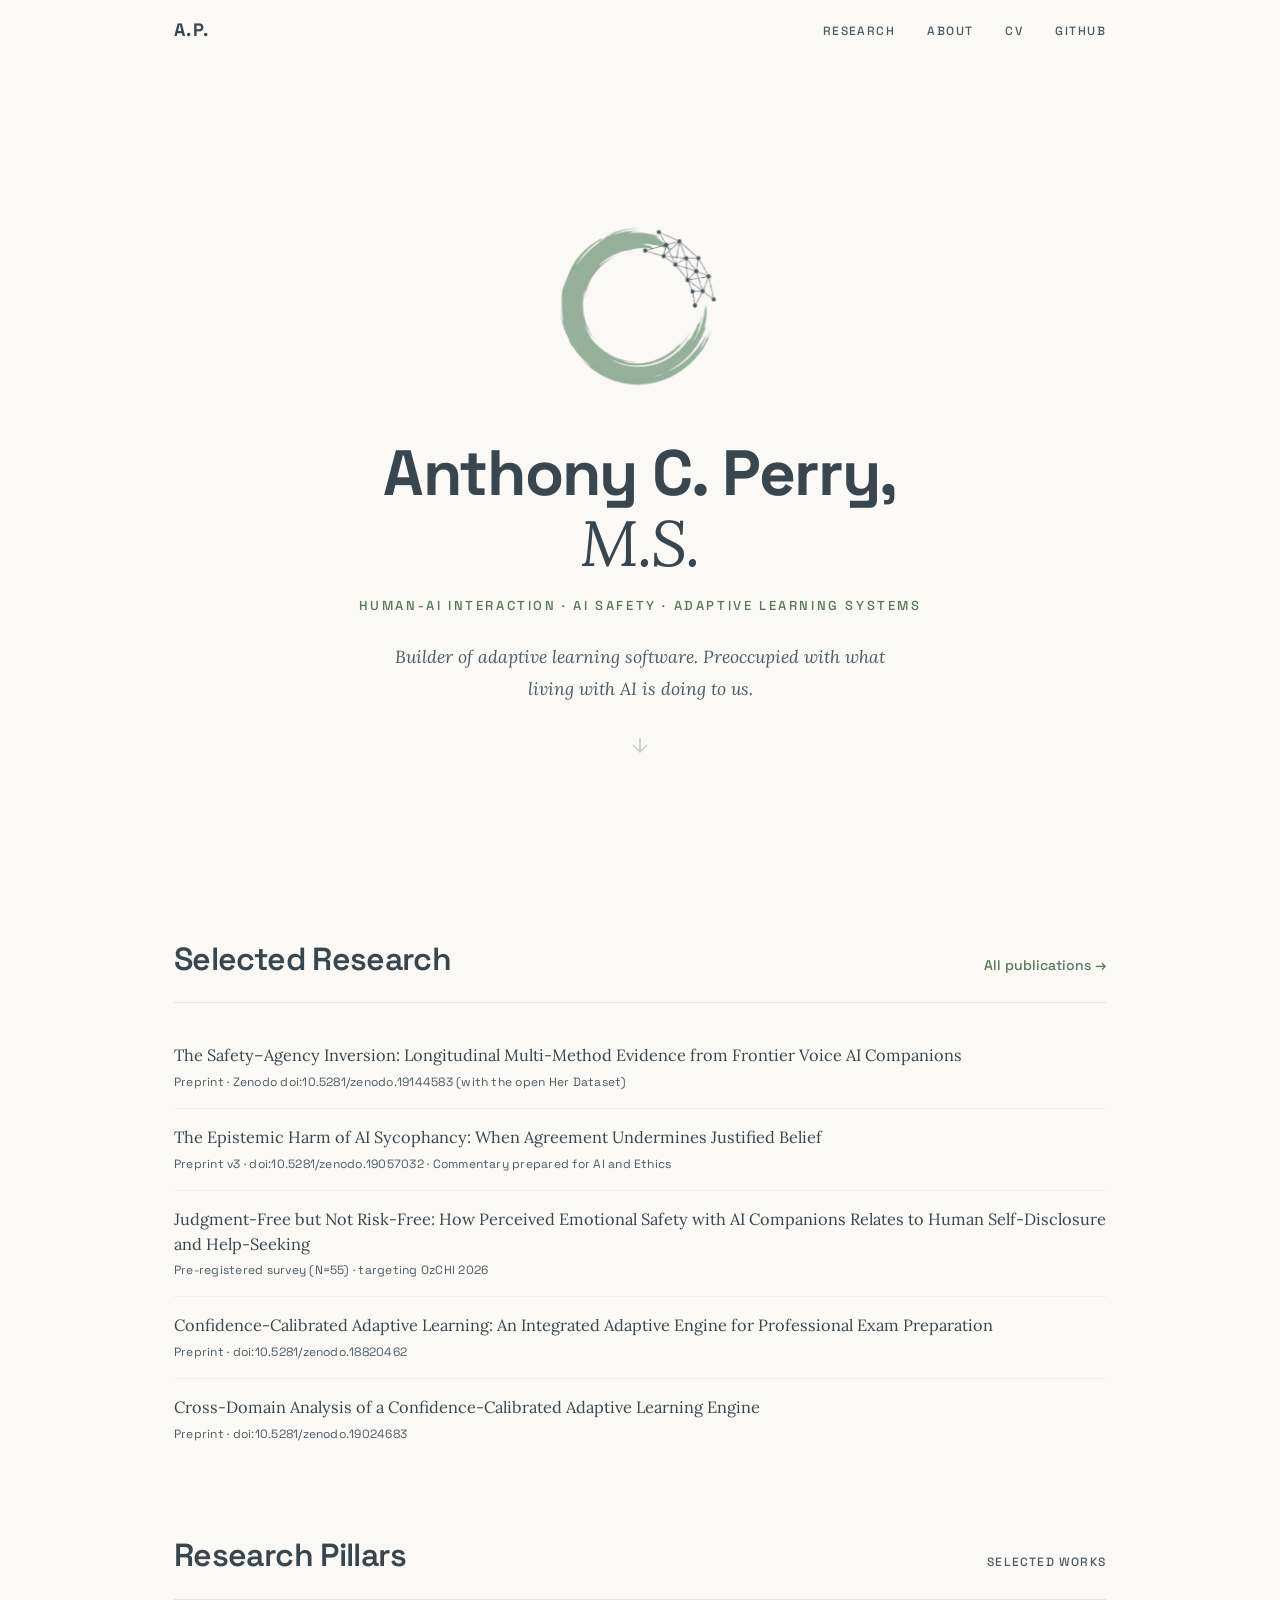
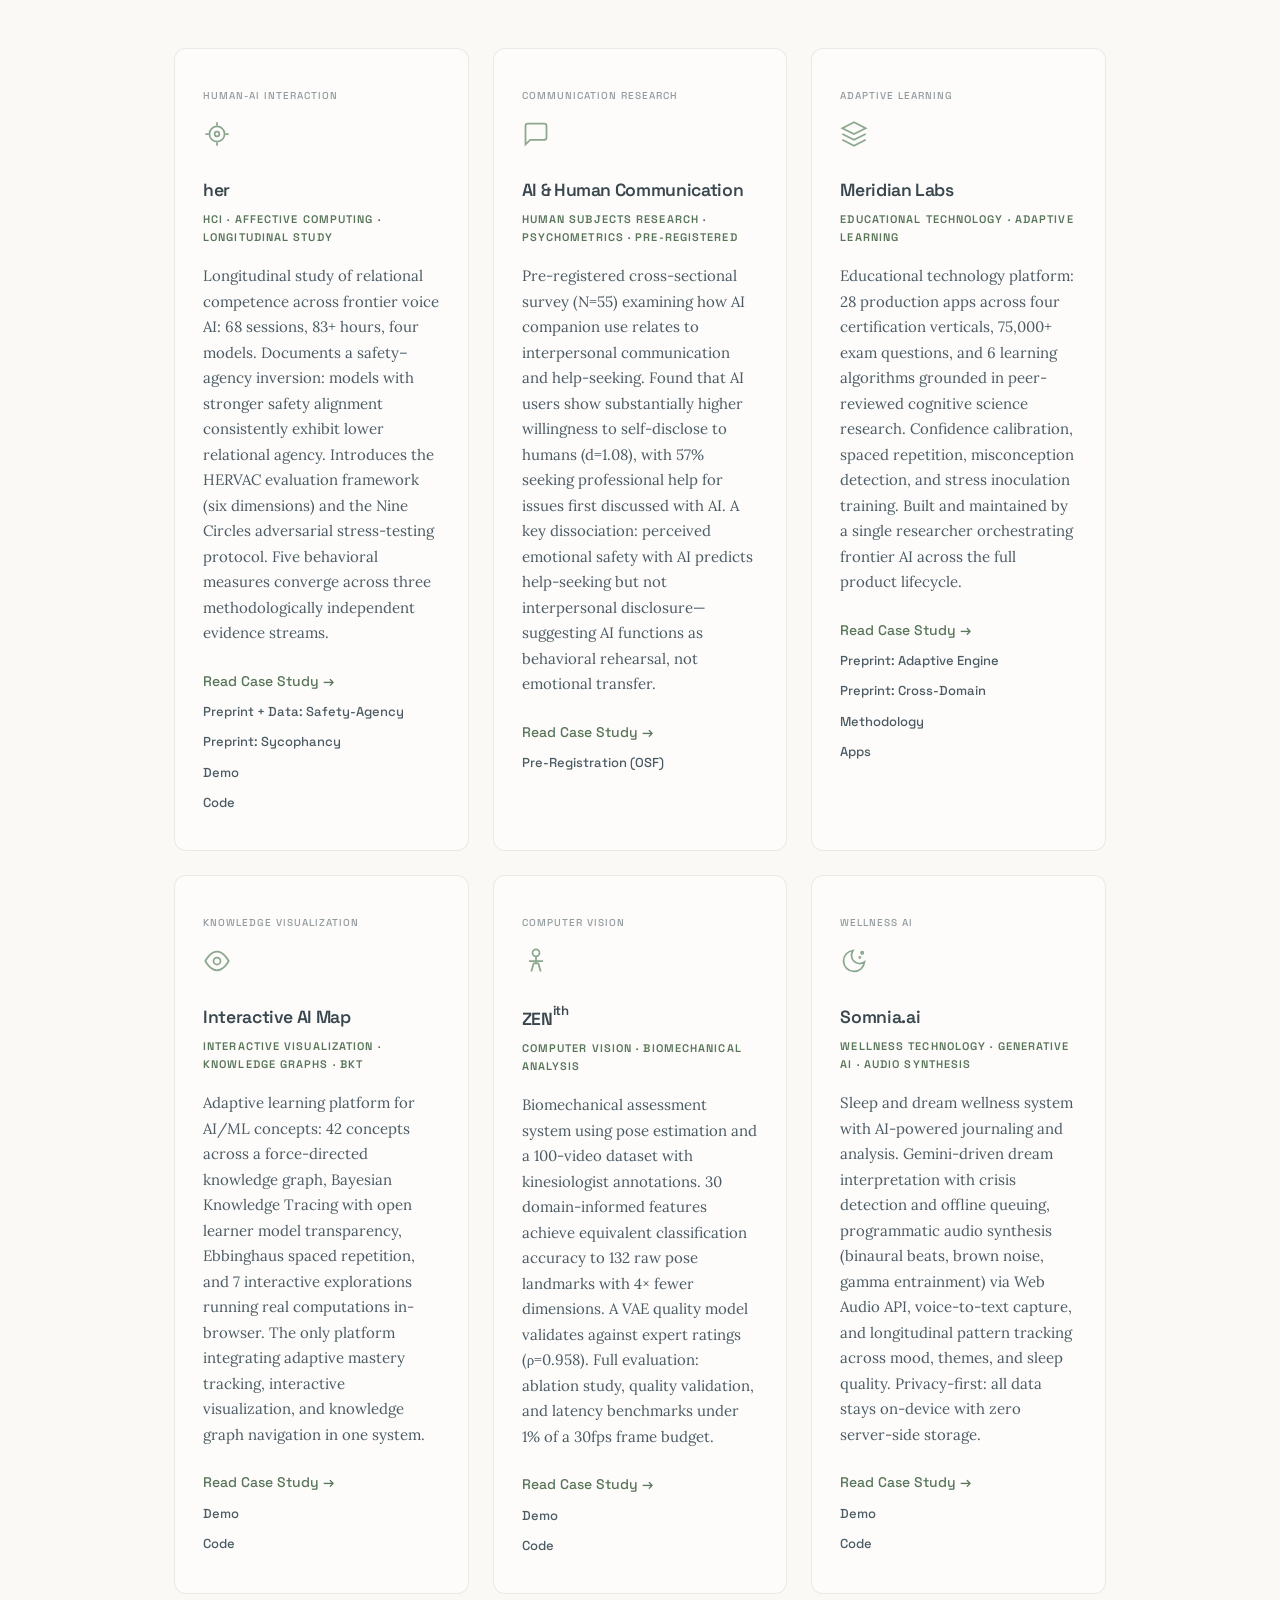
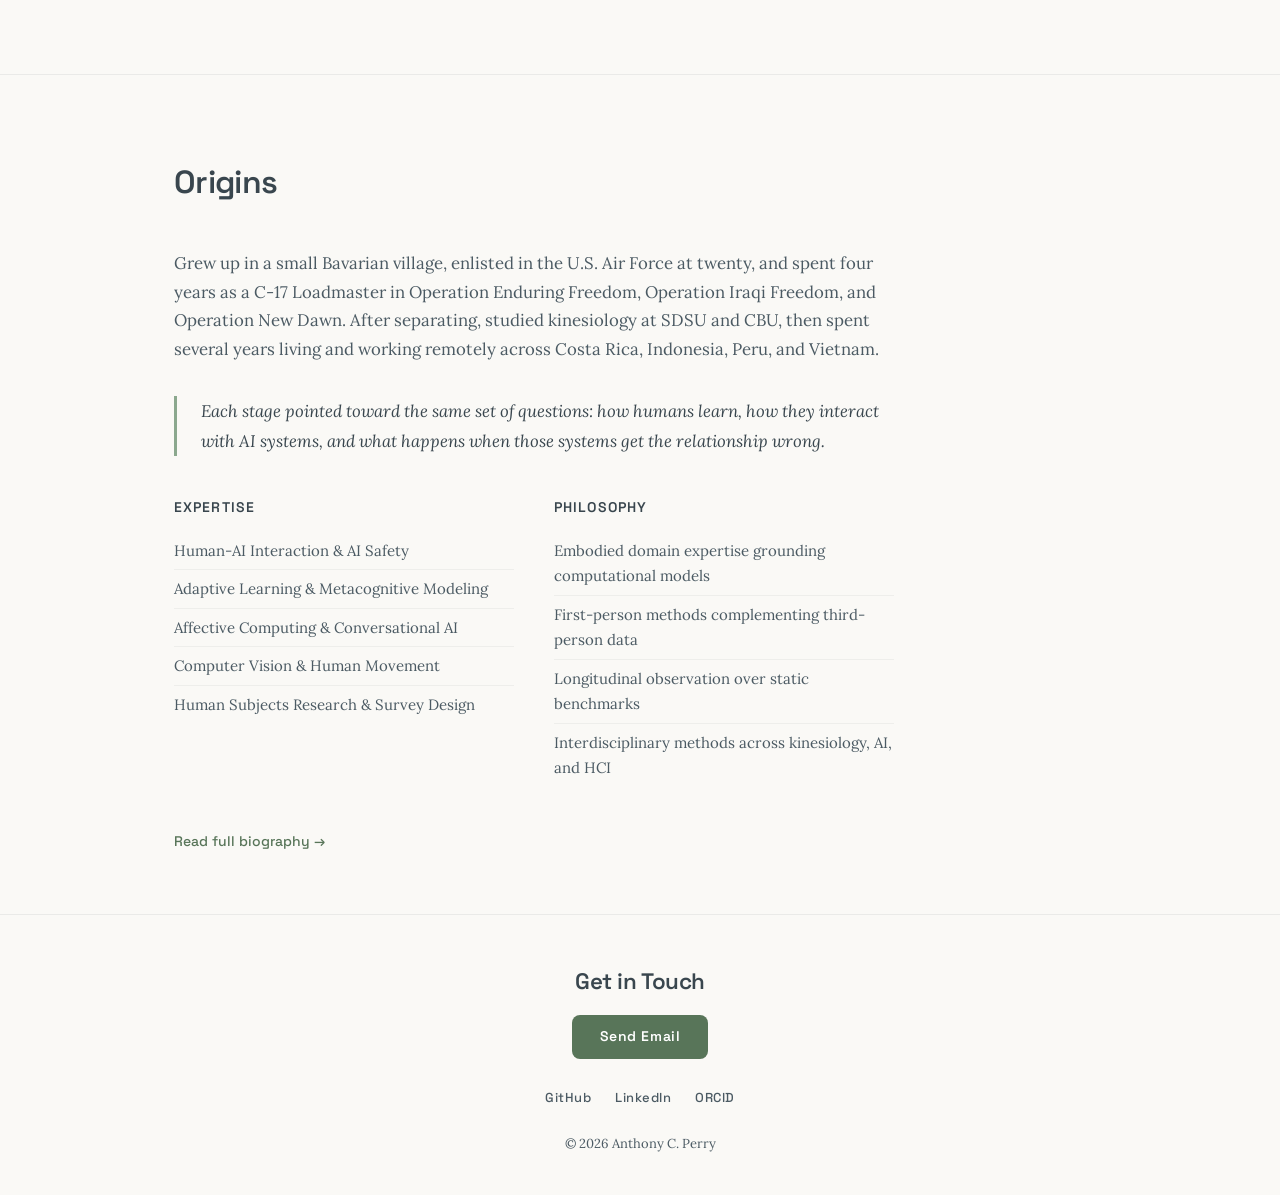
==== commit e17cc7fa: "Set hero line (Anthony's choice); darken focus outline to sage-ink (3:1 indicator guideline) Co-Auth" ====
--- a/index.html
+++ b/index.html
@@ -75,7 +75,7 @@
 
             <h1 class="font-technical">Anthony C. Perry, <em>M.S.</em></h1>
             <p class="hero-tagline">HUMAN-AI INTERACTION · AI SAFETY · ADAPTIVE LEARNING SYSTEMS</p>
-            <p class="hero-subtext"><em>Graduate training in kinesiology and computer science.</em></p>
+            <p class="hero-subtext"><em>Builder of adaptive learning software. Preoccupied with what living with AI is doing to us.</em></p>
 
             <div class="scroll-hint" aria-hidden="true">
                 <svg width="24" height="24" viewBox="0 0 24 24" fill="none" stroke="currentColor" stroke-width="1.5"><path d="M12 5v14M5 12l7 7 7-7"/></svg>
--- a/style.css
+++ b/style.css
@@ -90,7 +90,7 @@
 
 /* Focus States */
 :focus-visible {
-    outline: 2px solid var(--muted-sage);
+    outline: 2px solid var(--sage-ink);
     outline-offset: 2px;
 }
 
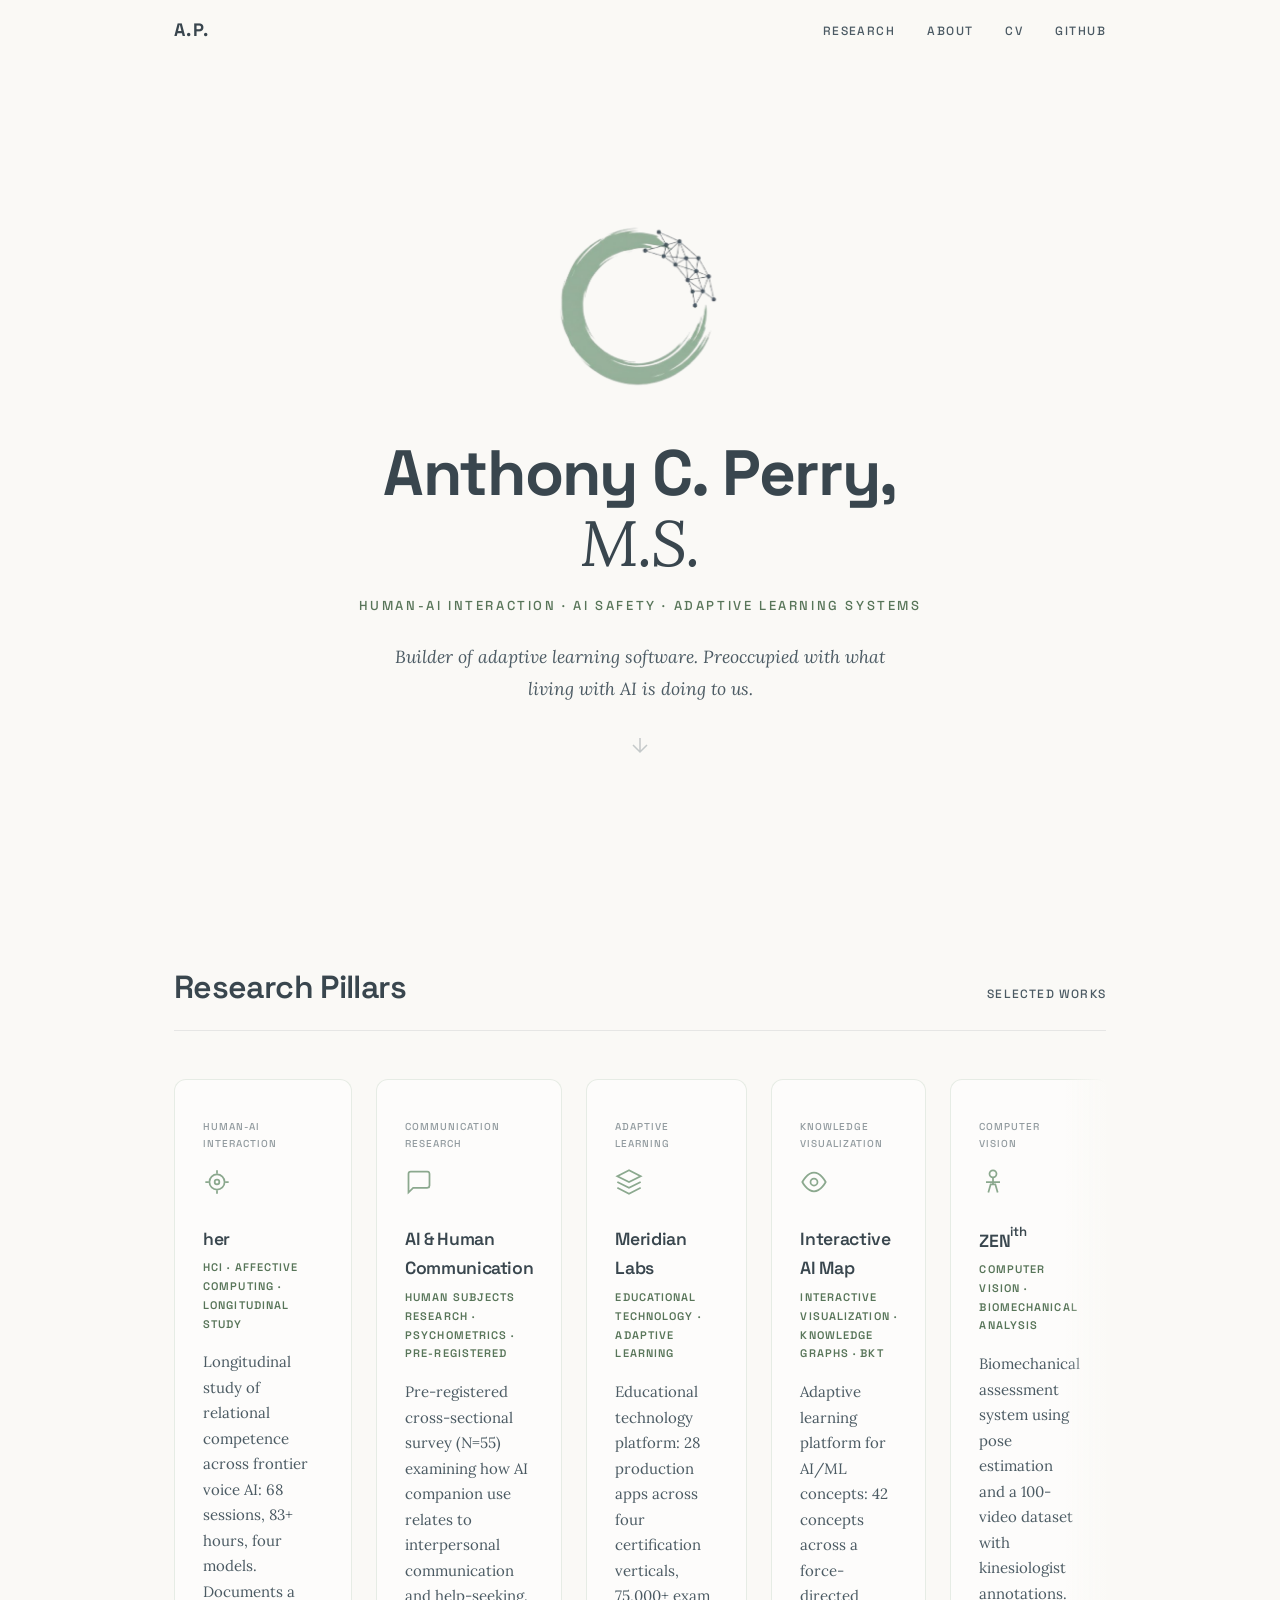
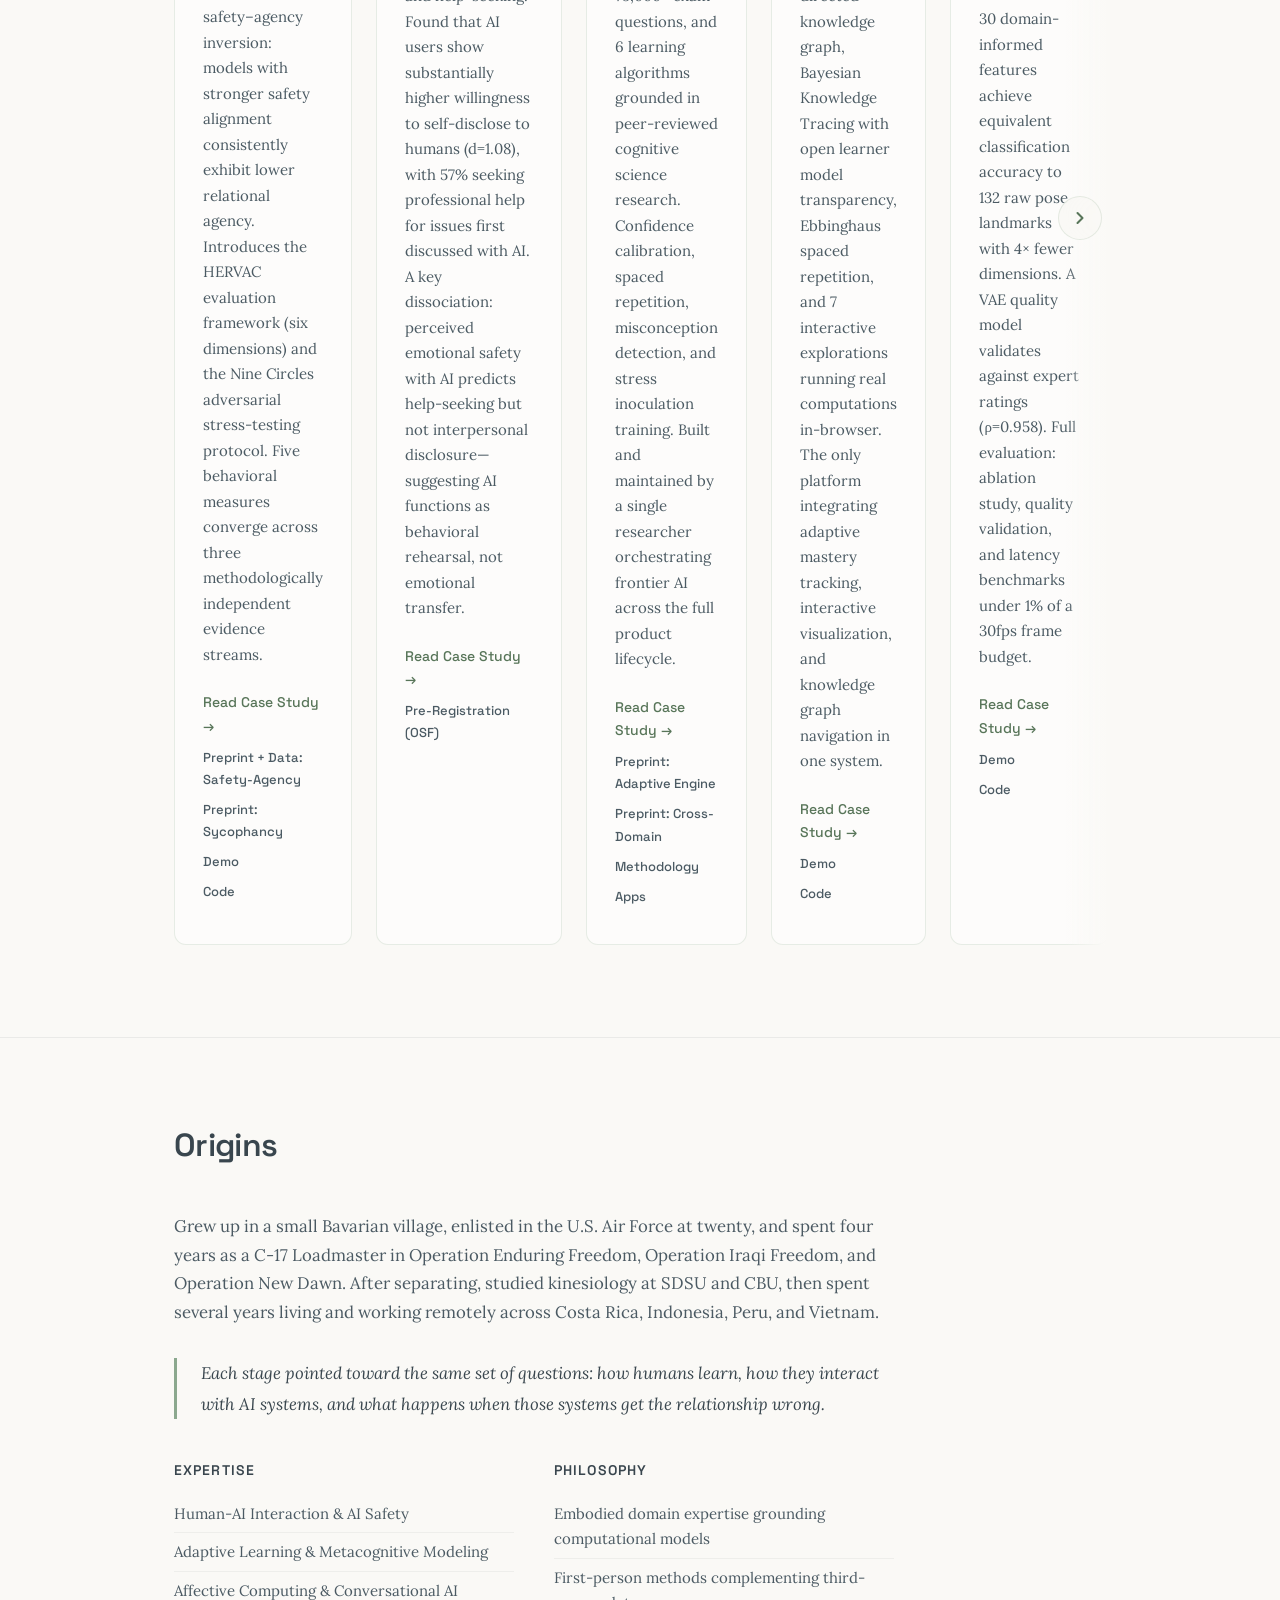
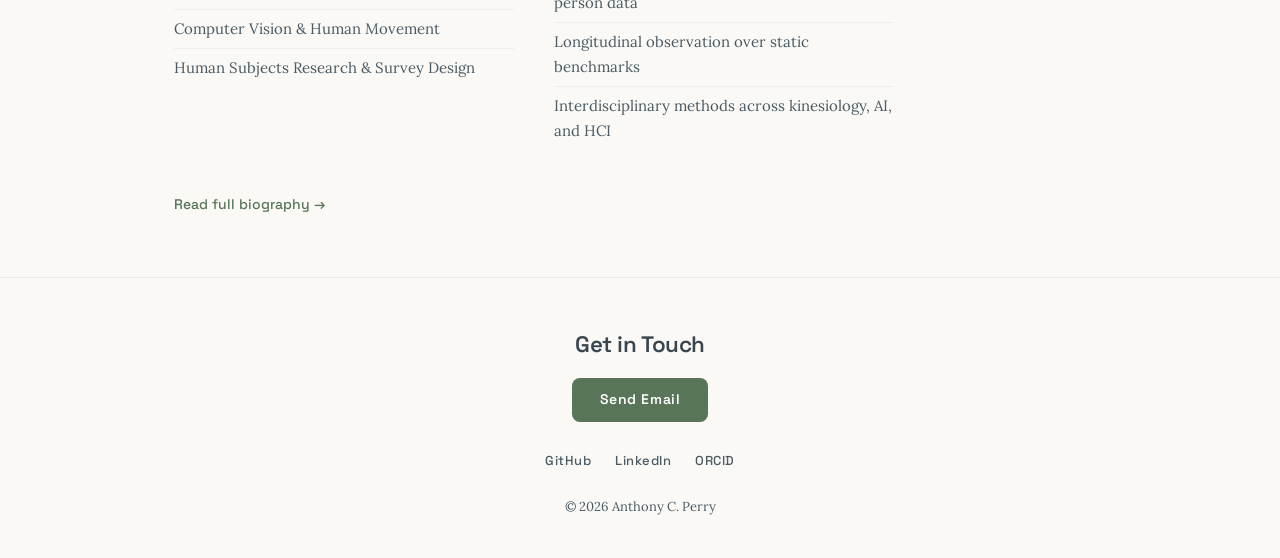
==== commit fc2ddaa2: "Restore carousel (Anthony's design choice); remove Selected Research strip from homepage Keeps all o" ====
--- a/index.html
+++ b/index.html
@@ -84,38 +84,7 @@
     </section>
 
     <!-- Selected Research -->
-    <section class="selected-research" aria-label="Selected research">
-        <div class="container">
-            <div class="selected-research-header">
-                <h2 class="font-technical">Selected Research</h2>
-                <a href="/research.html" class="text-link">All publications &rarr;</a>
-            </div>
-            <ol class="selected-research-list">
-                <li class="selected-research-item">
-                    <a class="selected-research-title" href="/research.html#pub-safety-agency">The Safety&ndash;Agency Inversion: Longitudinal Multi-Method Evidence from Frontier Voice AI Companions</a>
-                    <span class="selected-research-status">Preprint &middot; Zenodo doi:10.5281/zenodo.19144583 (with the open Her Dataset)</span>
-                </li>
-                <li class="selected-research-item">
-                    <a class="selected-research-title" href="/research.html#pub-sycophancy">The Epistemic Harm of AI Sycophancy: When Agreement Undermines Justified Belief</a>
-                    <span class="selected-research-status">Preprint v3 &middot; doi:10.5281/zenodo.19057032 &middot; Commentary prepared for AI and Ethics</span>
-                </li>
-                <li class="selected-research-item">
-                    <a class="selected-research-title" href="/research.html#pub-survey">Judgment-Free but Not Risk-Free: How Perceived Emotional Safety with AI Companions Relates to Human Self-Disclosure and Help-Seeking</a>
-                    <span class="selected-research-status">Pre-registered survey (N=55) &middot; targeting OzCHI 2026</span>
-                </li>
-                <li class="selected-research-item">
-                    <a class="selected-research-title" href="/research.html#pub-adaptive">Confidence-Calibrated Adaptive Learning: An Integrated Adaptive Engine for Professional Exam Preparation</a>
-                    <span class="selected-research-status">Preprint &middot; doi:10.5281/zenodo.18820462</span>
-                </li>
-                <li class="selected-research-item">
-                    <a class="selected-research-title" href="/research.html#pub-crossdomain">Cross-Domain Analysis of a Confidence-Calibrated Adaptive Learning Engine</a>
-                    <span class="selected-research-status">Preprint &middot; doi:10.5281/zenodo.19024683</span>
-                </li>
-            </ol>
-        </div>
-    </section>
-
-    <!-- Research Pillars -->
+        <!-- Research Pillars -->
     <section class="pillars-section" id="research">
         <div class="container">
             <div class="pillars-header">
@@ -123,6 +92,13 @@
                 <span class="pillars-label">Selected Works</span>
             </div>
 
+            <div class="pillars-grid-wrapper scroll-start">
+                <button class="pillars-scroll-arrow pillars-scroll-arrow-left" aria-label="Scroll left">
+                    <svg width="20" height="20" viewBox="0 0 24 24" fill="none" stroke="currentColor" stroke-width="2.5" stroke-linecap="round" stroke-linejoin="round"><path d="M15 18l-6-6 6-6"/></svg>
+                </button>
+                <button class="pillars-scroll-arrow pillars-scroll-arrow-right" aria-label="Scroll right">
+                    <svg width="20" height="20" viewBox="0 0 24 24" fill="none" stroke="currentColor" stroke-width="2.5" stroke-linecap="round" stroke-linejoin="round"><path d="M9 18l6-6-6-6"/></svg>
+                </button>
             <div class="pillars-grid">
                 <!-- Conversational AI & Human-AI Interaction -->
                 <div class="project-card fade-in">
@@ -223,6 +199,7 @@
                     </div>
                 </div>
 
+            </div>
             </div>
         </div>
     </section>
@@ -304,6 +281,32 @@
         });
     })();
     (function(){var u='anthonycperry21',d='gmail.com',e=u+'@'+d;document.querySelectorAll('.email-link').forEach(function(a){a.href='mai'+'lto:'+e;if(a.classList.contains('cv-email'))a.textContent=e;});})();
+    /* Pillars horizontal scroll arrows */
+    (function() {
+        function updateScrollFade(grid) {
+            var wrapper = grid.parentElement;
+            if (!wrapper || !wrapper.classList.contains('pillars-grid-wrapper')) return;
+            var atStart = grid.scrollLeft <= 4;
+            var atEnd = grid.scrollLeft + grid.clientWidth >= grid.scrollWidth - 4;
+            wrapper.classList.toggle('scroll-start', atStart);
+            wrapper.classList.toggle('scroll-end', atEnd);
+        }
+        document.querySelectorAll('.pillars-grid').forEach(function(grid) {
+            updateScrollFade(grid);
+            grid.addEventListener('scroll', function() { updateScrollFade(grid); }, { passive: true });
+            window.addEventListener('resize', function() { updateScrollFade(grid); });
+        });
+        document.querySelectorAll('.pillars-scroll-arrow').forEach(function(btn) {
+            btn.addEventListener('click', function() {
+                var wrapper = this.parentElement;
+                var grid = wrapper.querySelector('.pillars-grid');
+                if (!grid) return;
+                var scrollAmount = 314;
+                var direction = this.classList.contains('pillars-scroll-arrow-left') ? -1 : 1;
+                grid.scrollBy({ left: direction * scrollAmount, behavior: 'smooth' });
+            });
+        });
+    })();
     /* Cross-site page transitions */
     (function() {
         document.addEventListener('click', function(e) {
--- a/style.css
+++ b/style.css
@@ -460,9 +460,13 @@
 }
 
 .pillars-grid {
-    display: grid;
-    grid-template-columns: repeat(auto-fit, minmax(280px, 1fr));
+    display: flex;
     gap: var(--space-lg);
+    overflow-x: auto;
+    scroll-snap-type: x mandatory;
+    -webkit-overflow-scrolling: touch;
+    padding-bottom: 12px;
+    scrollbar-width: none;
 }
 
 /* pillars now use CSS grid (auto-fit); no carousel card sizing needed */
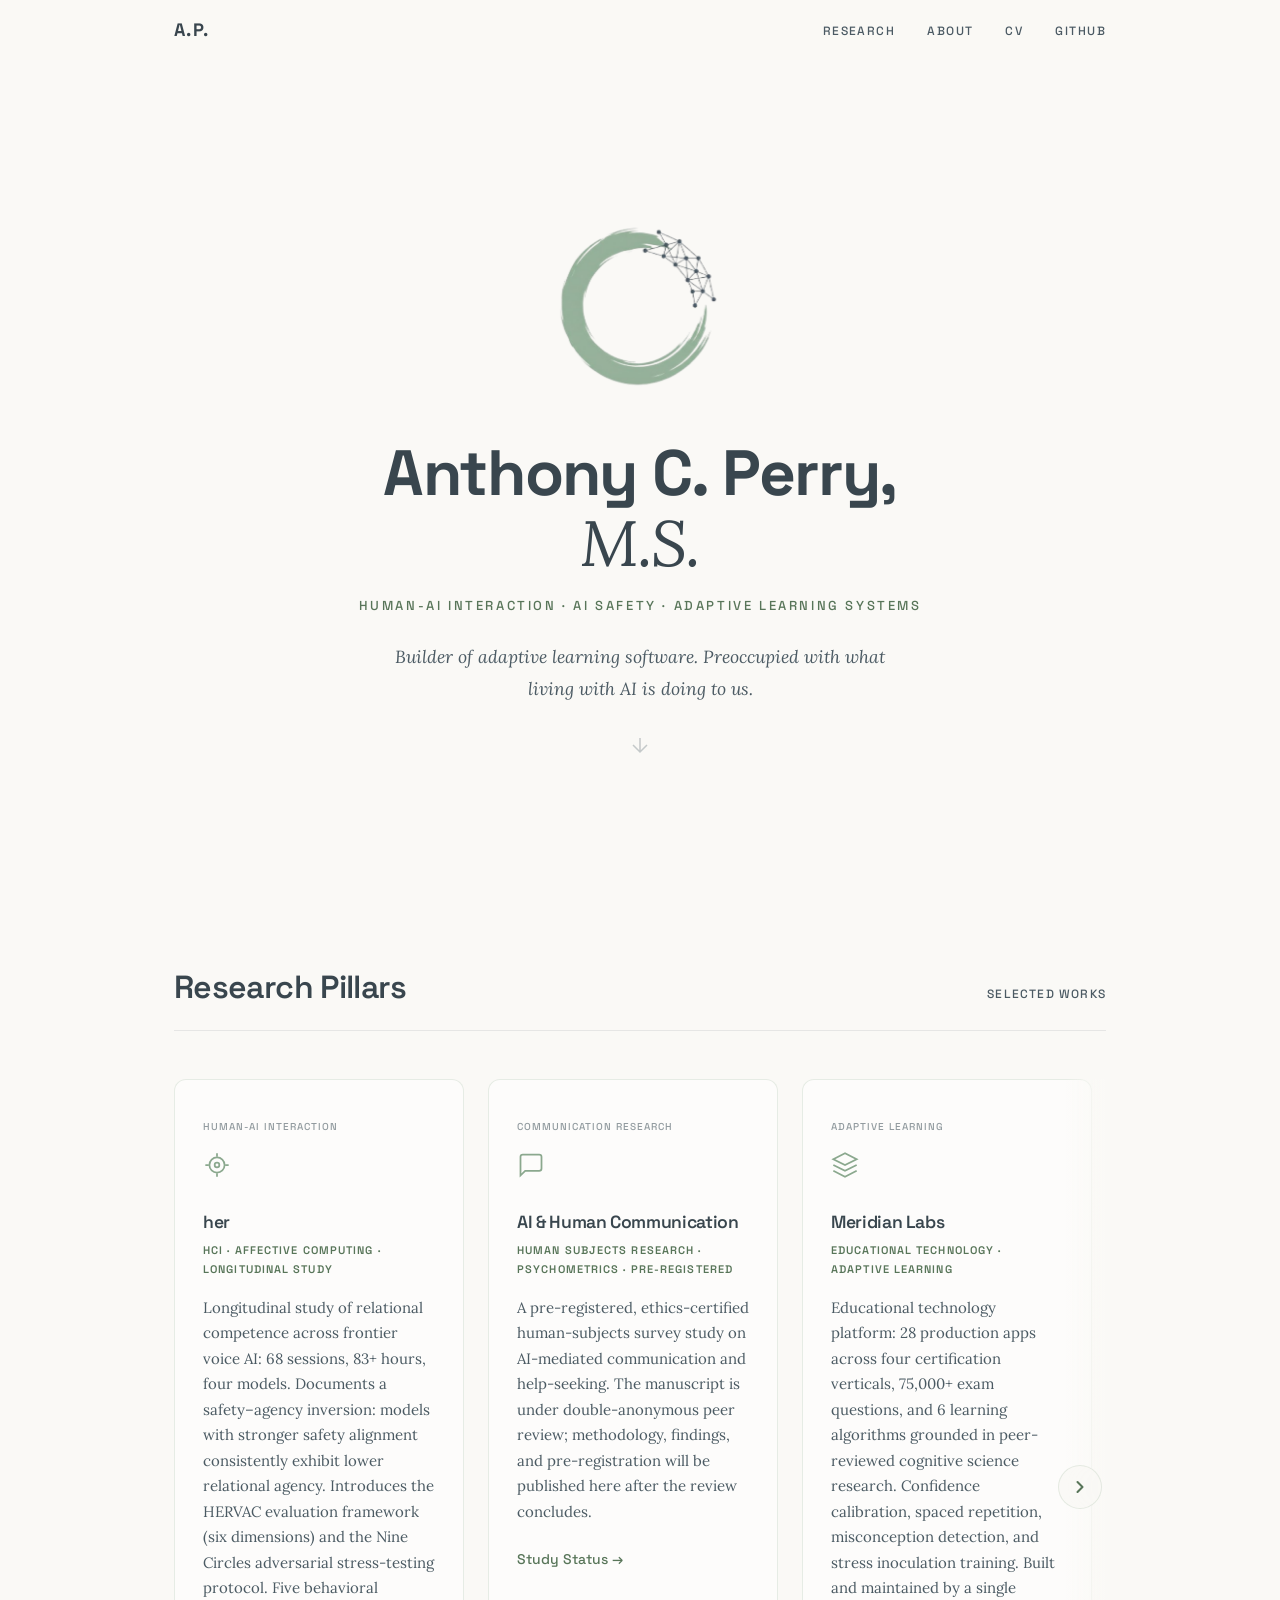
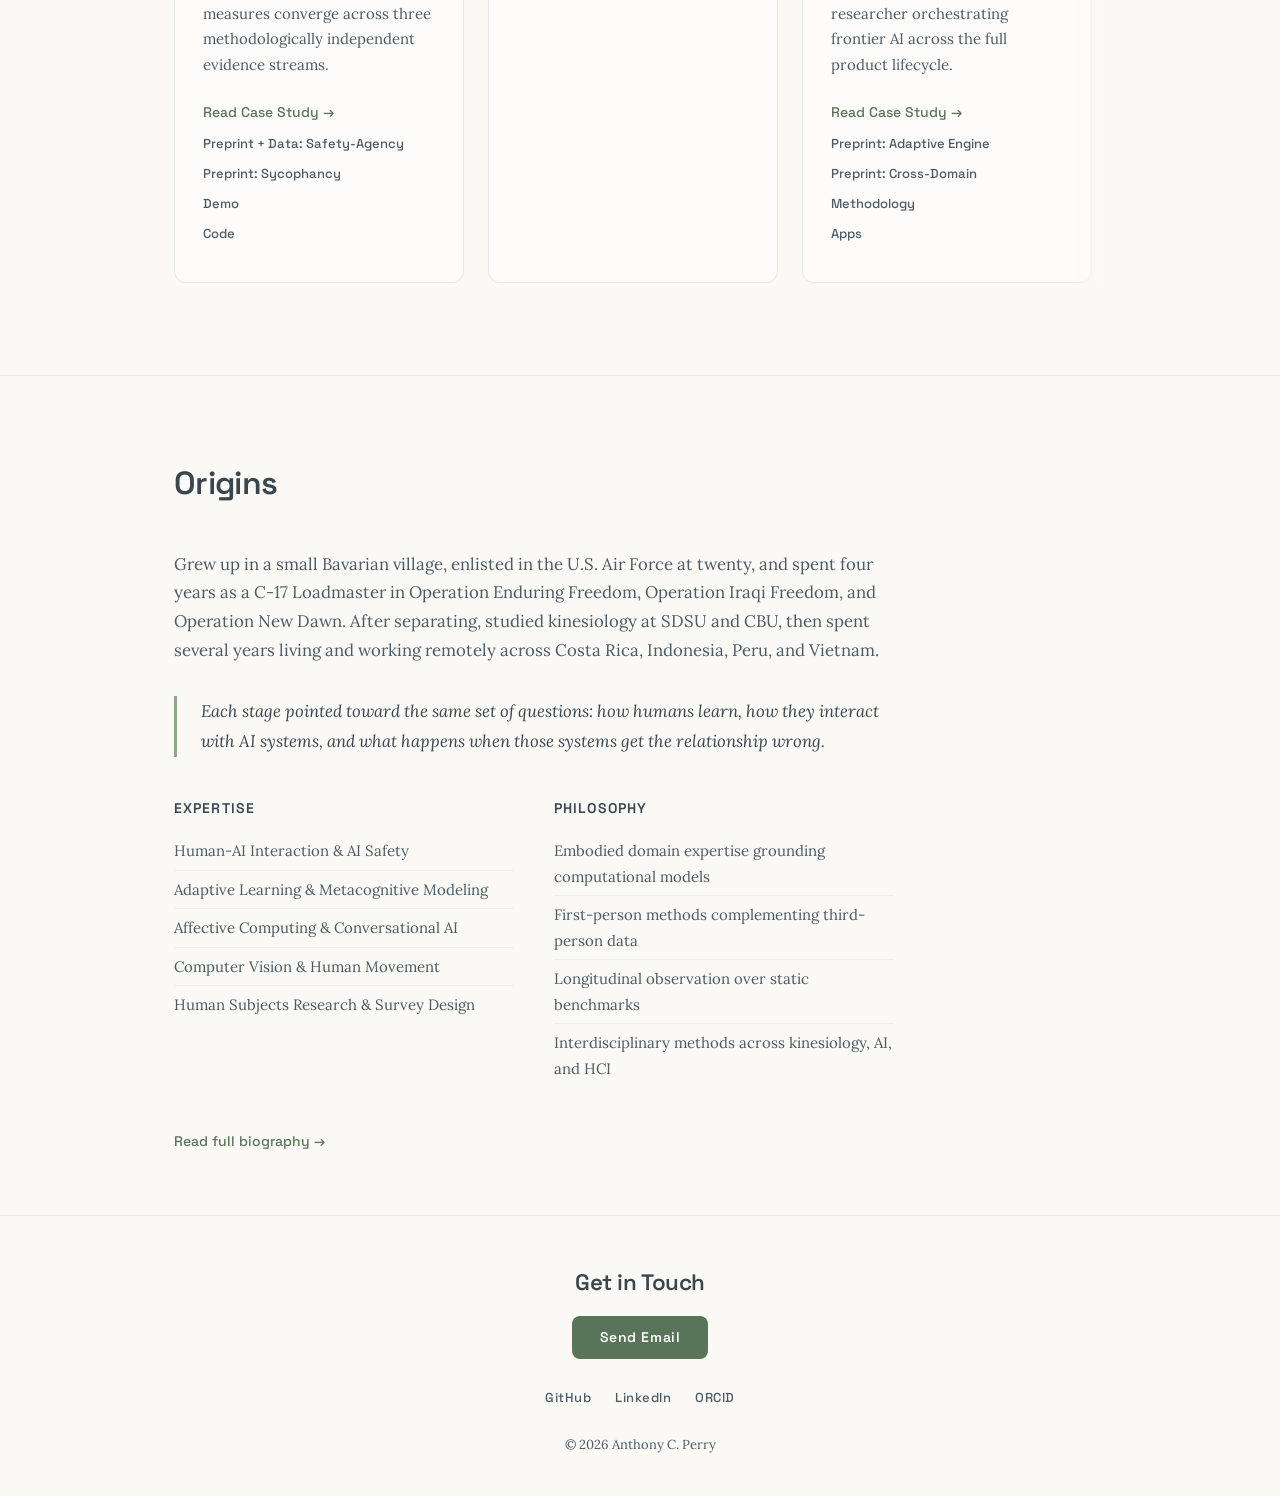
==== commit 9c3e5ff5: "Withhold under-review study details during peer review" ====
--- a/index.html
+++ b/index.html
@@ -126,10 +126,9 @@
                     </div>
                     <h3 class="font-technical">AI &amp; Human Communication</h3>
                     <p class="project-type">Human Subjects Research &middot; Psychometrics &middot; Pre-Registered</p>
-                    <p class="project-desc">Pre-registered cross-sectional survey (N=55) examining how AI companion use relates to interpersonal communication and help-seeking. Found that AI users show substantially higher willingness to self-disclose to humans (d=1.08), with 57% seeking professional help for issues first discussed with AI. A key dissociation: perceived emotional safety with AI predicts help-seeking but not interpersonal disclosure&mdash;suggesting AI functions as behavioral rehearsal, not emotional transfer.</p>
-                    <div class="project-links">
-                        <a href="/survey-study.html" class="project-cta">Read Case Study &rarr;</a>
-                        <a href="https://osf.io/5xzjs" class="project-cta project-cta-secondary">Pre-Registration (OSF)</a>
+                    <p class="project-desc">A pre-registered, ethics-certified human-subjects survey study on AI-mediated communication and help-seeking. The manuscript is under double-anonymous peer review; methodology, findings, and pre-registration will be published here after the review concludes.</p>
+                    <div class="project-links">
+                        <a href="/survey-study.html" class="project-cta">Study Status &rarr;</a>
                     </div>
                 </div>
 
--- a/style.css
+++ b/style.css
@@ -469,7 +469,16 @@
     scrollbar-width: none;
 }
 
-/* pillars now use CSS grid (auto-fit); no carousel card sizing needed */
+.pillars-grid::-webkit-scrollbar {
+    display: none;
+}
+
+.pillars-grid .project-card {
+    min-width: 290px;
+    max-width: 290px;
+    flex-shrink: 0;
+    scroll-snap-align: start;
+}
 
 /* ========================================
    PROJECT CARDS
@@ -1063,6 +1072,11 @@
    ======================================== */
 
 @media (max-width: 768px) {
+    .pillars-grid .project-card {
+            min-width: 260px;
+            max-width: 260px;
+        }
+
     .pillars-header {
         flex-direction: column;
         gap: 8px;
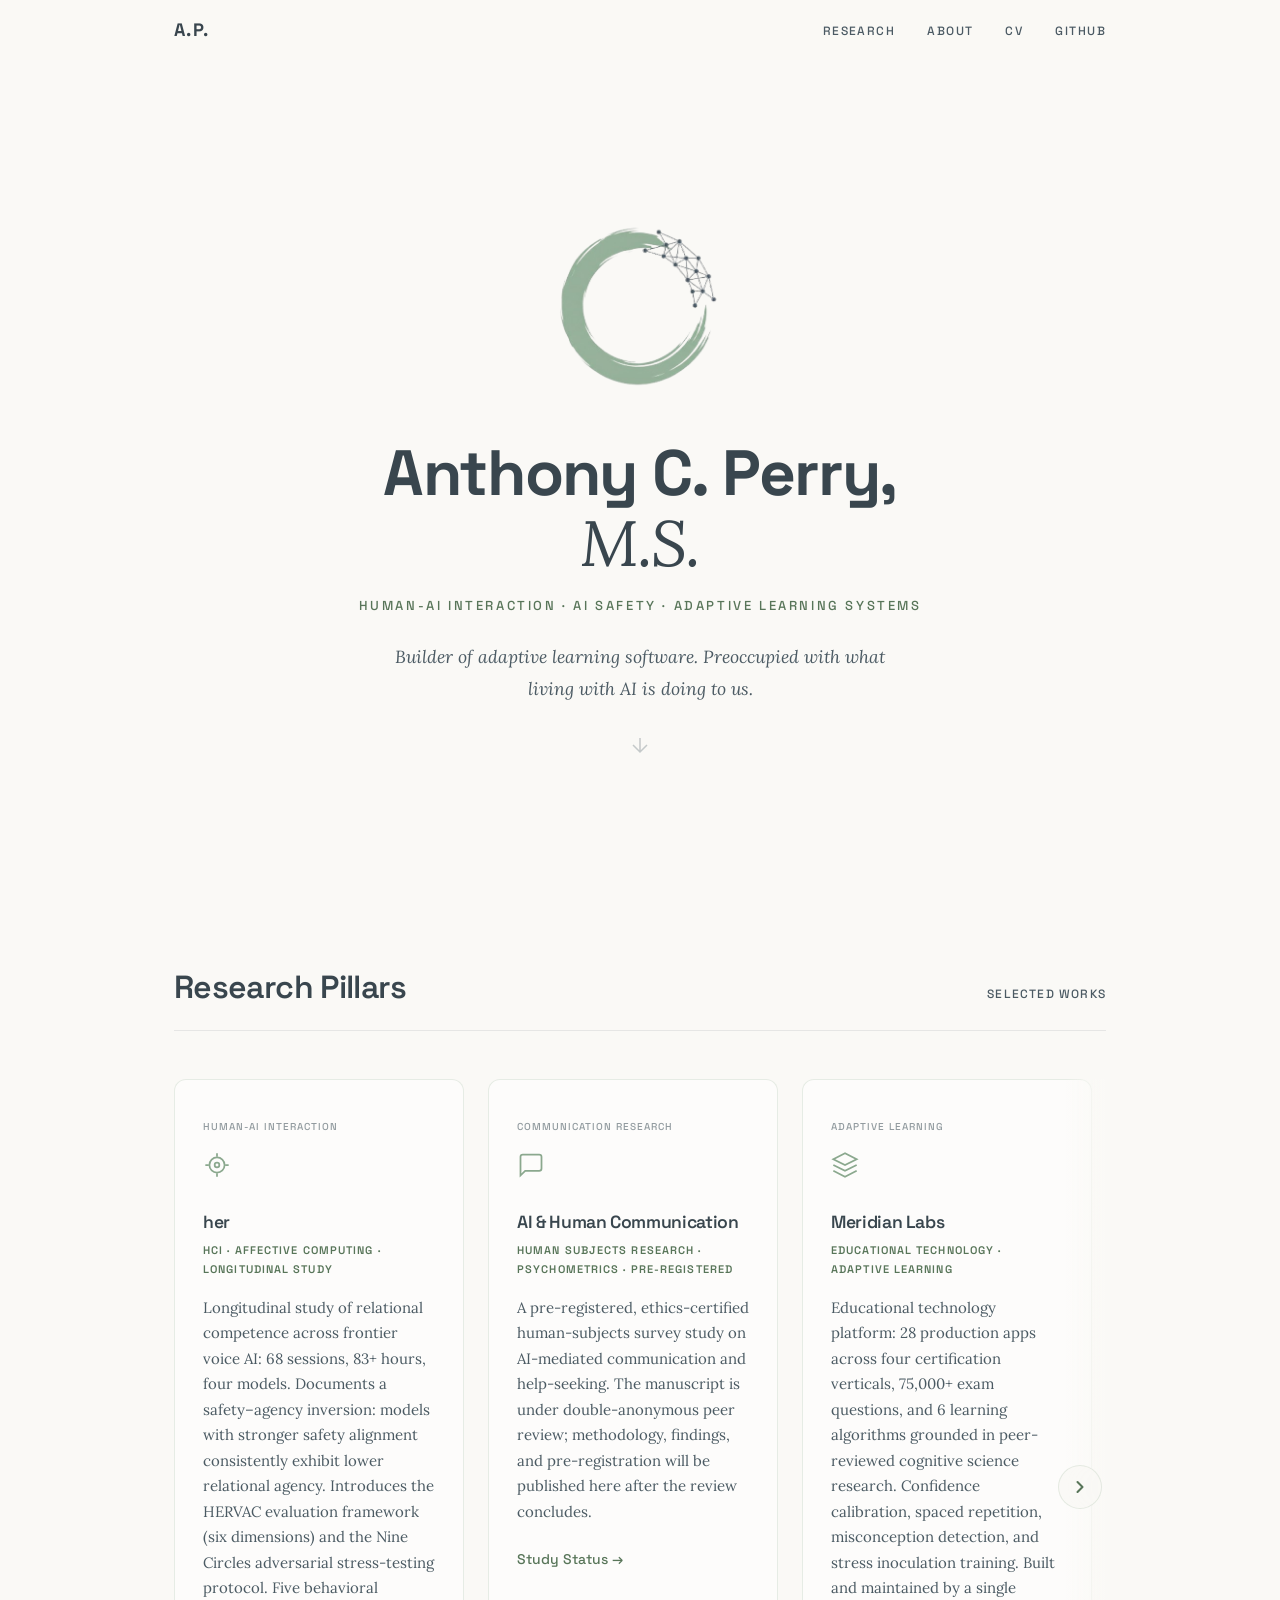
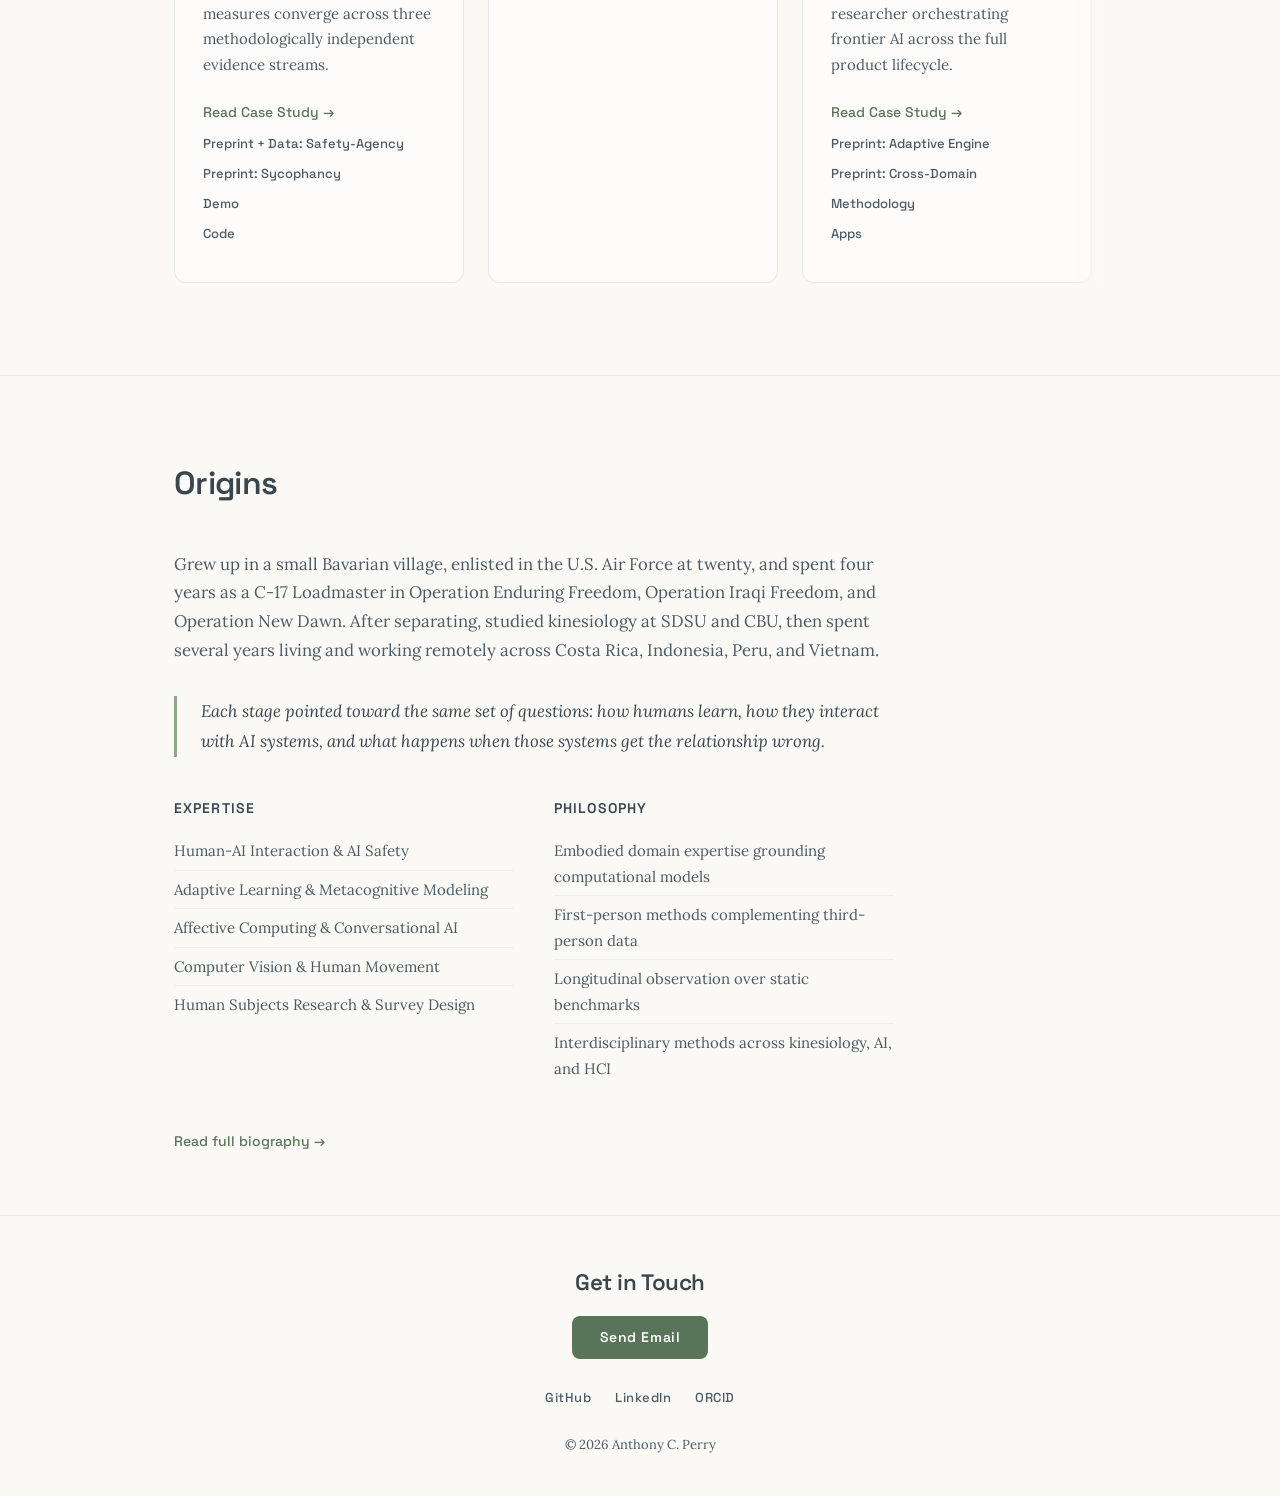
==== commit 510382d6: "Animate the enso: brush draws itself, network lands and breathes" ====
--- a/index.html
+++ b/index.html
@@ -11,12 +11,12 @@
     <meta property="og:site_name" content="Anthony C. Perry">
     <meta property="og:title" content="Anthony C. Perry | Human-AI Interaction · AI Safety · Adaptive Learning Systems">
     <meta property="og:description" content="Research portfolio: adaptive learning systems, human-AI interaction, and AI safety.">
-    <meta property="og:image" content="https://aperry938.github.io/images/founder-headshot-640.png">
-    <meta property="og:image:width" content="640">
-    <meta property="og:image:height" content="640">
-    <meta property="og:image:alt" content="Portrait of Anthony C. Perry">
+    <meta property="og:image" content="https://aperry938.github.io/images/og-card.png">
+    <meta property="og:image:width" content="1200">
+    <meta property="og:image:height" content="630">
+    <meta property="og:image:alt" content="Anthony C. Perry — Human-AI Interaction, AI Safety, Adaptive Learning Systems">
     <meta property="og:url" content="https://aperry938.github.io/">
-    <meta name="twitter:card" content="summary">
+    <meta name="twitter:card" content="summary_large_image">
     <meta name="theme-color" content="#FAF9F6">
     <link rel="canonical" href="https://aperry938.github.io/">
     <link rel="preconnect" href="https://fonts.googleapis.com">
@@ -30,9 +30,19 @@
       "name": "Anthony C. Perry",
       "url": "https://aperry938.github.io/",
       "jobTitle": "Independent Researcher",
+      "description": "Researcher and engineer working in human-AI interaction, AI safety, and adaptive learning systems. Founder of Meridian Labs.",
+      "alumniOf": [
+        {"@type": "CollegeOrUniversity", "name": "Western Governors University"},
+        {"@type": "CollegeOrUniversity", "name": "California Baptist University"},
+        {"@type": "CollegeOrUniversity", "name": "San Diego State University"}
+      ],
+      "worksFor": {"@type": "Organization", "name": "Meridian Labs", "url": "https://meridianlabs.us"},
+      "knowsAbout": ["Human-AI Interaction", "AI Safety", "Adaptive Learning Systems", "Confidence Calibration", "Psychometrics"],
       "sameAs": [
         "https://orcid.org/0009-0000-2598-1296",
-        "https://github.com/aperry938"
+        "https://github.com/aperry938",
+        "https://linkedin.com/in/aperry938",
+        "https://meridianlabs.us"
       ]
     }
     </script>
@@ -71,7 +81,10 @@
     <!-- Hero -->
     <section class="hero">
         <div class="hero-content">
-            <img src="images/neural-enso.png" alt="" class="enso-logo">
+            <div class="enso-logo" aria-hidden="true">
+                <img src="images/enso-brush.png" alt="" class="enso-brush" width="661" height="377">
+                <img src="images/enso-network.png" alt="" class="enso-network" width="661" height="377">
+            </div>
 
             <h1 class="font-technical">Anthony C. Perry, <em>M.S.</em></h1>
             <p class="hero-tagline">HUMAN-AI INTERACTION · AI SAFETY · ADAPTIVE LEARNING SYSTEMS</p>
--- a/style.css
+++ b/style.css
@@ -302,17 +302,71 @@
 
 /* Neural Enso Logo */
 .enso-logo {
+    position: relative;
     display: block;
     margin: 0 auto 40px;
     width: 320px;
+}
+
+.enso-logo img {
+    display: block;
+    width: 100%;
     height: auto;
-    opacity: 0;
-    transform: scale(0.92);
-    animation: revealEnso 1.2s ease-out 0.2s forwards;
+}
+
+.enso-network {
+    position: absolute;
+    inset: 0;
+}
+
+@property --enso-sweep {
+    syntax: '<angle>';
+    initial-value: 360deg;
+    inherits: false;
+}
+
+@media (prefers-reduced-motion: no-preference) {
+    .enso-logo {
+        opacity: 0;
+        animation: revealEnso 0.5s ease-out 0.15s forwards;
+    }
+
+    /* the brush draws itself — a soft-edged sweep from the gap, once around */
+    @supports (mask: conic-gradient(#000 0deg, transparent 0deg)) {
+        .enso-brush {
+            --enso-sweep: 0deg;
+            -webkit-mask: conic-gradient(from 52deg at 50% 51%, #000 var(--enso-sweep), transparent calc(var(--enso-sweep) + 26deg));
+            mask: conic-gradient(from 52deg at 50% 51%, #000 var(--enso-sweep), transparent calc(var(--enso-sweep) + 26deg));
+            animation: ensoDraw 1.7s cubic-bezier(0.6, 0.05, 0.3, 1) 0.35s both;
+        }
+    }
+
+    /* the network lands as the stroke completes, then breathes */
+    .enso-network {
+        opacity: 0;
+        transform: scale(0.88) rotate(-3deg);
+        transform-origin: 62% 30%;
+        animation:
+            netLand 0.9s cubic-bezier(0.16, 1, 0.3, 1) 1.75s forwards,
+            netBreathe 7s ease-in-out 4s infinite;
+    }
 }
 
 @keyframes revealEnso {
-    to { opacity: 1; transform: scale(1); }
+    to { opacity: 1; }
+}
+
+@keyframes ensoDraw {
+    to { --enso-sweep: 360deg; }
+}
+
+@keyframes netLand {
+    to { opacity: 1; transform: none; }
+}
+
+@keyframes netBreathe {
+    0%, 100% { opacity: 1; }
+    50% { opacity: 0.72; }
 }
 
 .hero h1 {
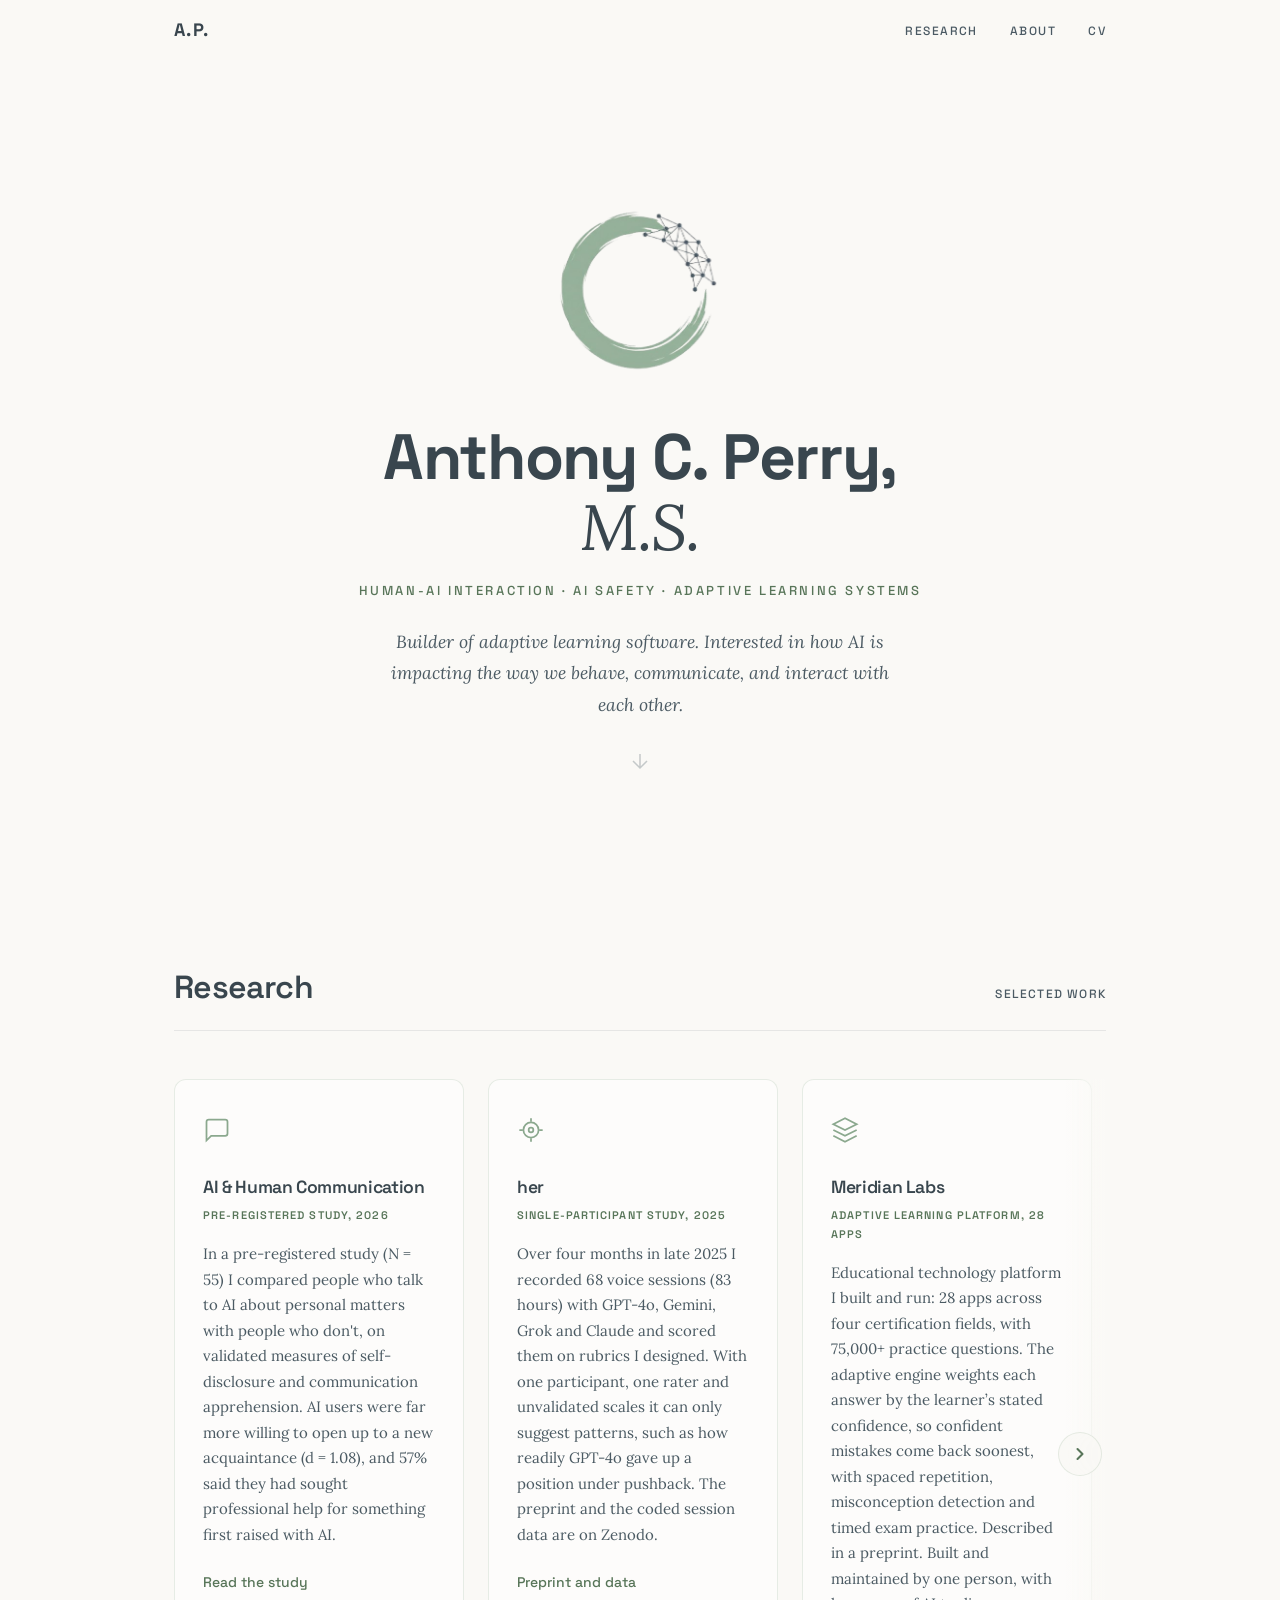
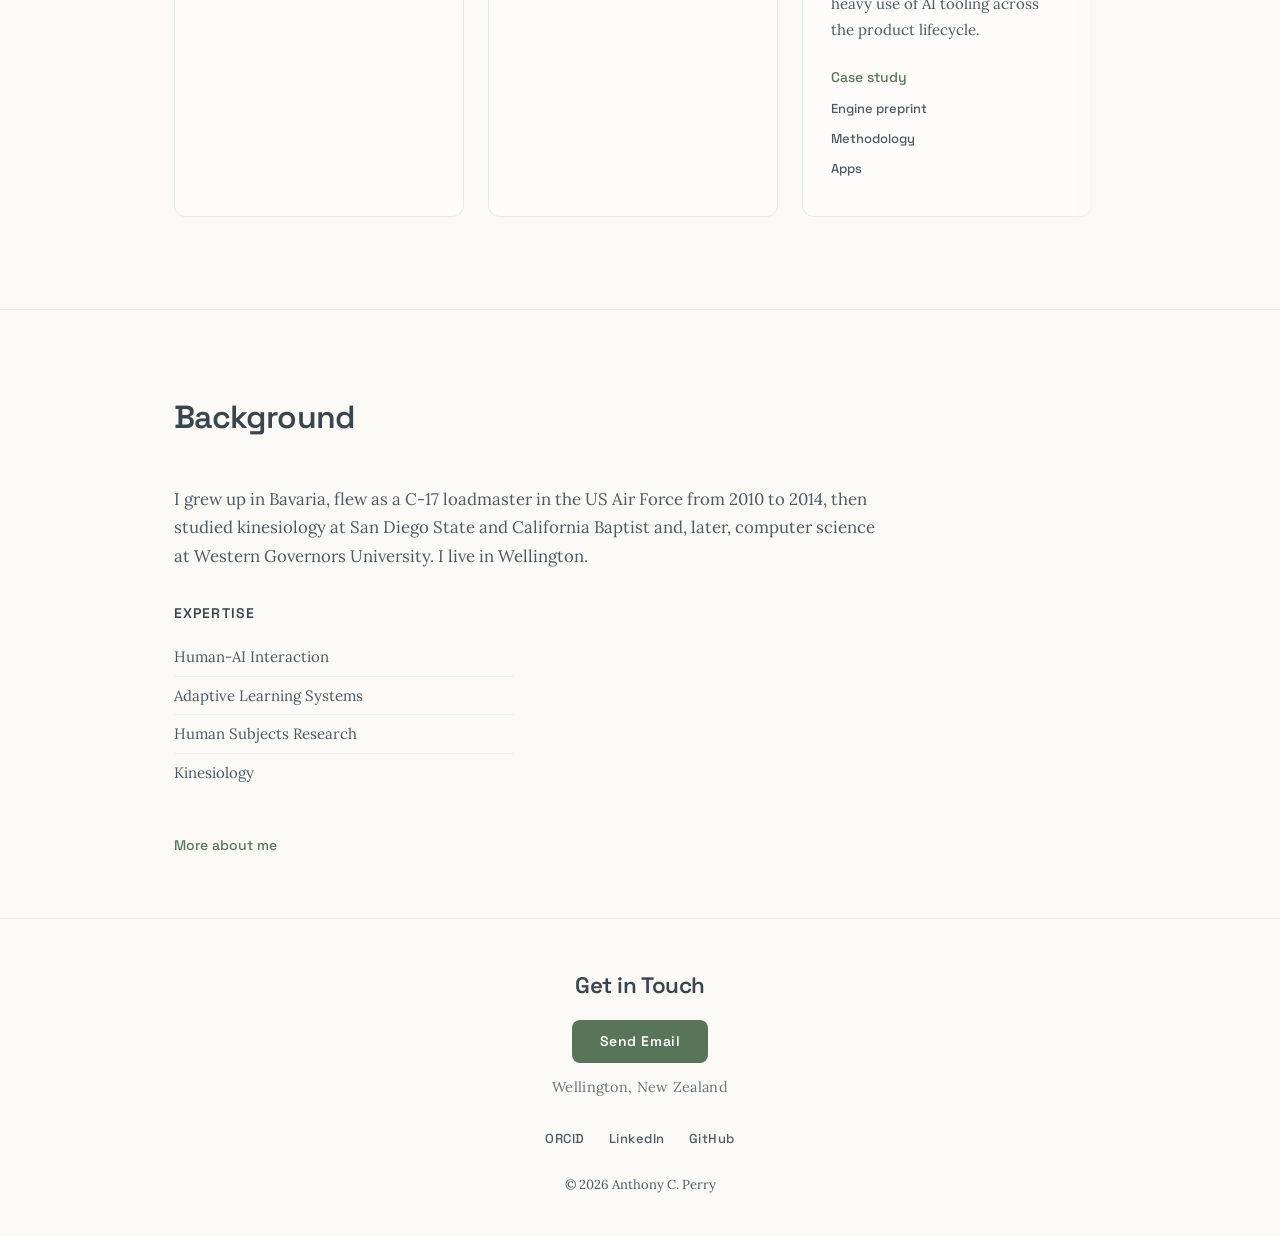
==== commit 18c591ab: "Update site text: study status, project descriptions, CV sections, page titles" ====
--- a/index.html
+++ b/index.html
@@ -3,14 +3,14 @@
 <head>
     <meta charset="UTF-8">
     <meta name="viewport" content="width=device-width, initial-scale=1.0">
-    <title>Anthony C. Perry | Human-AI Interaction · AI Safety · Adaptive Learning Systems</title>
-    <meta name="description" content="Research portfolio: adaptive learning systems, human-AI interaction, and AI safety. Interdisciplinary background spanning kinesiology, computer science, and artificial intelligence.">
+    <title>Anthony C. Perry</title>
+    <meta name="description" content="Anthony C. Perry builds adaptive learning software and is interested in how AI is impacting the way we behave, communicate, and interact with each other. Human-AI interaction, AI safety, adaptive learning systems. Wellington, New Zealand.">
     <link rel="icon" type="image/png" href="favicon-32.png">
     <link rel="apple-touch-icon" href="apple-touch-icon.png">
     <meta property="og:type" content="website">
     <meta property="og:site_name" content="Anthony C. Perry">
-    <meta property="og:title" content="Anthony C. Perry | Human-AI Interaction · AI Safety · Adaptive Learning Systems">
-    <meta property="og:description" content="Research portfolio: adaptive learning systems, human-AI interaction, and AI safety.">
+    <meta property="og:title" content="Anthony C. Perry">
+    <meta property="og:description" content="Anthony C. Perry builds adaptive learning software and is interested in how AI is impacting the way we behave, communicate, and interact with each other. Human-AI interaction, AI safety, adaptive learning systems. Wellington, New Zealand.">
     <meta property="og:image" content="https://aperry938.github.io/images/og-card.png">
     <meta property="og:image:width" content="1200">
     <meta property="og:image:height" content="630">
@@ -29,8 +29,8 @@
       "@type": "Person",
       "name": "Anthony C. Perry",
       "url": "https://aperry938.github.io/",
-      "jobTitle": "Independent Researcher",
-      "description": "Researcher and engineer working in human-AI interaction, AI safety, and adaptive learning systems. Founder of Meridian Labs.",
+      "jobTitle": "App developer",
+      "description": "App developer and founder of Meridian Labs, interested in how AI is impacting the way we behave, communicate, and interact with each other. Human-AI interaction, AI safety, adaptive learning systems.",
       "alumniOf": [
         {"@type": "CollegeOrUniversity", "name": "Western Governors University"},
         {"@type": "CollegeOrUniversity", "name": "California Baptist University"},
@@ -58,7 +58,6 @@
                 <li><a href="/research.html">Research</a></li>
                 <li><a href="/about.html">About</a></li>
                 <li><a href="/cv.html">CV</a></li>
-                <li><a href="https://github.com/aperry938">GitHub</a></li>
             </ul>
             <button class="nav-hamburger" aria-label="Open menu" aria-expanded="false">
                 <span></span><span></span><span></span>
@@ -72,7 +71,6 @@
             <li><a href="/research.html">Research</a></li>
             <li><a href="/about.html">About</a></li>
             <li><a href="/cv.html">CV</a></li>
-            <li><a href="https://github.com/aperry938">GitHub</a></li>
         </ul>
     </div>
 
@@ -88,7 +86,7 @@
 
             <h1 class="font-technical">Anthony C. Perry, <em>M.S.</em></h1>
             <p class="hero-tagline">HUMAN-AI INTERACTION · AI SAFETY · ADAPTIVE LEARNING SYSTEMS</p>
-            <p class="hero-subtext"><em>Builder of adaptive learning software. Preoccupied with what living with AI is doing to us.</em></p>
+                <p class="hero-subtext"><em>Builder of adaptive learning software. Interested in how AI is impacting the way we behave, communicate, and interact with each other.</em></p>
 
             <div class="scroll-hint" aria-hidden="true">
                 <svg width="24" height="24" viewBox="0 0 24 24" fill="none" stroke="currentColor" stroke-width="1.5"><path d="M12 5v14M5 12l7 7 7-7"/></svg>
@@ -101,8 +99,8 @@
     <section class="pillars-section" id="research">
         <div class="container">
             <div class="pillars-header">
-                <h2 class="font-technical">Research Pillars</h2>
-                <span class="pillars-label">Selected Works</span>
+                <h2 class="font-technical">Research</h2>
+                <span class="pillars-label">Selected work</span>
             </div>
 
             <div class="pillars-grid-wrapper scroll-start">
@@ -113,51 +111,43 @@
                     <svg width="20" height="20" viewBox="0 0 24 24" fill="none" stroke="currentColor" stroke-width="2.5" stroke-linecap="round" stroke-linejoin="round"><path d="M9 18l6-6-6-6"/></svg>
                 </button>
             <div class="pillars-grid">
+                <!-- AI Communication & Help-Seeking Survey -->
+                <div class="project-card fade-in">
+                    <div class="pillar-icon">
+                        <svg width="28" height="28" viewBox="0 0 24 24" fill="none" stroke="var(--muted-sage)" stroke-width="1.5"><path d="M21 15a2 2 0 0 1-2 2H7l-4 4V5a2 2 0 0 1 2-2h14a2 2 0 0 1 2 2z"/></svg>
+                    </div>
+                    <h3 class="font-technical">AI &amp; Human Communication</h3>
+                    <p class="project-type">Pre-registered study, 2026</p>
+                    <p class="project-desc">In a pre-registered study (N = 55) I compared people who talk to AI about personal matters with people who don't, on validated measures of self-disclosure and communication apprehension. AI users were far more willing to open up to a new acquaintance (d = 1.08), and 57% said they had sought professional help for something first raised with AI.</p>
+                    <div class="project-links">
+                        <a href="/survey-study.html" class="project-cta">Read the study</a>
+                    </div>
+                </div>
+
                 <!-- Conversational AI & Human-AI Interaction -->
                 <div class="project-card fade-in">
-                    <span class="pillar-label pillar-label-sub">Human-AI Interaction</span>
                     <div class="pillar-icon">
                         <svg width="28" height="28" viewBox="0 0 24 24" fill="none" stroke="var(--muted-sage)" stroke-width="1.5"><path d="M12 18.5a6.5 6.5 0 1 0 0-13 6.5 6.5 0 0 0 0 13Z"/><path d="M12 14a2 2 0 1 0 0-4 2 2 0 0 0 0 4Z"/><path d="M12 2v3M12 19v3M2 12h3M19 12h3"/></svg>
                     </div>
                     <h3 class="font-technical">her</h3>
-                    <p class="project-type">HCI · Affective Computing · Longitudinal Study</p>
-                    <p class="project-desc">Longitudinal study of relational competence across frontier voice AI: 68 sessions, 83+ hours, four models. Documents a safety&ndash;agency inversion: models with stronger safety alignment consistently exhibit lower relational agency. Introduces the HERVAC evaluation framework (six dimensions) and the Nine Circles adversarial stress-testing protocol. Five behavioral measures converge across three methodologically independent evidence streams.</p>
-                    <div class="project-links">
-                        <a href="/her-os.html" class="project-cta">Read Case Study &rarr;</a>
-                        <a href="https://doi.org/10.5281/zenodo.19144583" class="project-cta project-cta-secondary">Preprint + Data: Safety-Agency</a>
-                        <a href="https://doi.org/10.5281/zenodo.19057032" class="project-cta project-cta-secondary">Preprint: Sycophancy</a>
-                        <a href="https://aperry938.github.io/her-os-v1/" class="project-cta project-cta-secondary">Demo</a>
-                        <a href="https://github.com/aperry938/her-os-v1" class="project-cta project-cta-secondary">Code</a>
-                    </div>
-                </div>
-
-                <!-- AI Communication & Help-Seeking Survey -->
-                <div class="project-card fade-in">
-                    <span class="pillar-label pillar-label-sub">Communication Research</span>
-                    <div class="pillar-icon">
-                        <svg width="28" height="28" viewBox="0 0 24 24" fill="none" stroke="var(--muted-sage)" stroke-width="1.5"><path d="M21 15a2 2 0 0 1-2 2H7l-4 4V5a2 2 0 0 1 2-2h14a2 2 0 0 1 2 2z"/></svg>
-                    </div>
-                    <h3 class="font-technical">AI &amp; Human Communication</h3>
-                    <p class="project-type">Human Subjects Research &middot; Psychometrics &middot; Pre-Registered</p>
-                    <p class="project-desc">A pre-registered, ethics-certified human-subjects survey study on AI-mediated communication and help-seeking. The manuscript is under double-anonymous peer review; methodology, findings, and pre-registration will be published here after the review concludes.</p>
-                    <div class="project-links">
-                        <a href="/survey-study.html" class="project-cta">Study Status &rarr;</a>
+                    <p class="project-type">Single-participant study, 2025</p>
+                    <p class="project-desc">Over four months in late 2025 I recorded 68 voice sessions (83 hours) with GPT-4o, Gemini, Grok and Claude and scored them on rubrics I designed. With one participant, one rater and unvalidated scales it can only suggest patterns, such as how readily GPT-4o gave up a position under pushback. The preprint and the coded session data are on Zenodo.</p>
+                    <div class="project-links">
+                        <a href="https://doi.org/10.5281/zenodo.19144583" class="project-cta">Preprint and data</a>
                     </div>
                 </div>
 
                 <!-- Adaptive Learning Systems -->
                 <div class="project-card fade-in">
-                    <span class="pillar-label pillar-label-sub">Adaptive Learning</span>
                     <div class="pillar-icon">
                         <svg width="28" height="28" viewBox="0 0 24 24" fill="none" stroke="var(--muted-sage)" stroke-width="1.5"><path d="M12 2L2 7l10 5 10-5-10-5Z"/><path d="M2 17l10 5 10-5"/><path d="M2 12l10 5 10-5"/></svg>
                     </div>
                     <h3 class="font-technical">Meridian Labs</h3>
-                    <p class="project-type">Educational Technology · Adaptive Learning</p>
-                    <p class="project-desc">Educational technology platform: 28 production apps across four certification verticals, 75,000+ exam questions, and 6 learning algorithms grounded in peer-reviewed cognitive science research. Confidence calibration, spaced repetition, misconception detection, and stress inoculation training. Built and maintained by a single researcher orchestrating frontier AI across the full product lifecycle.</p>
-                    <div class="project-links">
-                        <a href="/meridian-labs.html" class="project-cta">Read Case Study &rarr;</a>
-                        <a href="https://doi.org/10.5281/zenodo.18820462" class="project-cta project-cta-secondary">Preprint: Adaptive Engine</a>
-                        <a href="https://doi.org/10.5281/zenodo.19024683" class="project-cta project-cta-secondary">Preprint: Cross-Domain</a>
+                    <p class="project-type">Adaptive learning platform, 28 apps</p>
+                    <p class="project-desc">Educational technology platform I built and run: 28 apps across four certification fields, with 75,000+ practice questions. The adaptive engine weights each answer by the learner&rsquo;s stated confidence, so confident mistakes come back soonest, with spaced repetition, misconception detection and timed exam practice. Described in a preprint. Built and maintained by one person, with heavy use of AI tooling across the product lifecycle.</p>
+                    <div class="project-links">
+                        <a href="/meridian-labs.html" class="project-cta">Case study</a>
+                        <a href="https://doi.org/10.5281/zenodo.18820462" class="project-cta project-cta-secondary">Engine preprint</a>
                         <a href="https://meridianlabs.us/methodology.html" class="project-cta project-cta-secondary">Methodology</a>
                         <a href="https://meridianlabs.us" class="project-cta project-cta-secondary">Apps</a>
                     </div>
@@ -165,15 +155,14 @@
 
                 <!-- Interactive Visualization & Adaptive Learning -->
                 <div class="project-card fade-in">
-                    <span class="pillar-label pillar-label-sub">Knowledge Visualization</span>
                     <div class="pillar-icon">
                         <svg width="28" height="28" viewBox="0 0 24 24" fill="none" stroke="var(--muted-sage)" stroke-width="1.5"><circle cx="12" cy="12" r="3"/><path d="M2 12s4-8 10-8 10 8 10 8-4 8-10 8-10-8-10-8Z"/></svg>
                     </div>
                     <h3 class="font-technical">Interactive AI Map</h3>
-                    <p class="project-type">Interactive Visualization · Knowledge Graphs · BKT</p>
-                    <p class="project-desc">Adaptive learning platform for AI/ML concepts: 42 concepts across a force-directed knowledge graph, Bayesian Knowledge Tracing with open learner model transparency, Ebbinghaus spaced repetition, and 7 interactive explorations running real computations in-browser. The only platform integrating adaptive mastery tracking, interactive visualization, and knowledge graph navigation in one system.</p>
-                    <div class="project-links">
-                        <a href="/interactive-ai-map.html" class="project-cta">Read Case Study &rarr;</a>
+                    <p class="project-type">Interactive learning tool, 2025</p>
+                    <p class="project-desc">Browser-based course map of 42 AI and machine-learning concepts on a force-directed knowledge graph. Tracks mastery with Bayesian Knowledge Tracing, shows learners the model&rsquo;s estimates, schedules review with spaced repetition, and includes seven interactive explorations that run real computations in the browser. Not yet evaluated with learners.</p>
+                    <div class="project-links">
+                        <a href="/interactive-ai-map.html" class="project-cta">Case study</a>
                         <a href="https://aperry938.github.io/Interactive-AI-Map/" class="project-cta project-cta-secondary">Demo</a>
                         <a href="https://github.com/aperry938/Interactive-AI-Map" class="project-cta project-cta-secondary">Code</a>
                     </div>
@@ -181,15 +170,14 @@
 
                 <!-- Embodied Computer Vision -->
                 <div class="project-card fade-in">
-                    <span class="pillar-label pillar-label-sub">Computer Vision</span>
                     <div class="pillar-icon">
                         <svg width="28" height="28" viewBox="0 0 24 24" fill="none" stroke="var(--muted-sage)" stroke-width="1.5"><circle cx="12" cy="5" r="3"/><path d="M12 8v6M8 21l2-7h4l2 7M6 12h12"/></svg>
                     </div>
                     <h3 class="font-technical">ZEN<sup class="zenith-ith">ith</sup></h3>
-                    <p class="project-type">Computer Vision · Biomechanical Analysis</p>
-                    <p class="project-desc">Biomechanical assessment system using pose estimation and a 100-video dataset with kinesiologist annotations. 30 domain-informed features achieve equivalent classification accuracy to 132 raw pose landmarks with 4&times; fewer dimensions. A VAE quality model validates against expert ratings (&rho;=0.958). Full evaluation: ablation study, quality validation, and latency benchmarks under 1% of a 30fps frame budget.</p>
-                    <div class="project-links">
-                        <a href="/zenith.html" class="project-cta">Read Case Study &rarr;</a>
+                    <p class="project-type">Computer vision, 2025</p>
+                    <p class="project-desc">Real-time yoga-form feedback from a webcam. Thirty hand-designed joint-angle features classify 10 poses as accurately as 132 raw pose landmarks, and a variational autoencoder trained on correct form separates good from poor form in a 100-video self-recorded dataset (98 used after quality screening), with inference under 1% of a 30 fps frame budget. No external raters yet.</p>
+                    <div class="project-links">
+                        <a href="/zenith.html" class="project-cta">Case study</a>
                         <a href="https://youtu.be/lPnmOBwJfkE" class="project-cta project-cta-secondary">Demo</a>
                         <a href="https://github.com/aperry938/zenith-mvp" class="project-cta project-cta-secondary">Code</a>
                     </div>
@@ -197,15 +185,14 @@
 
                 <!-- Sleep & Dream Wellness -->
                 <div class="project-card fade-in">
-                    <span class="pillar-label pillar-label-sub">Wellness AI</span>
                     <div class="pillar-icon">
                         <svg width="28" height="28" viewBox="0 0 24 24" fill="none" stroke="var(--muted-sage)" stroke-width="1.5"><path d="M21 12.79A9 9 0 1 1 11.21 3a7 7 0 0 0 9.79 9.79Z"/><circle cx="19" cy="5" r="1"/><circle cx="17" cy="9" r="0.5"/></svg>
                     </div>
                     <h3 class="font-technical">Somnia.ai</h3>
-                    <p class="project-type">Wellness Technology · Generative AI · Audio Synthesis</p>
-                    <p class="project-desc">Sleep and dream wellness system with AI-powered journaling and analysis. Gemini-driven dream interpretation with crisis detection and offline queuing, programmatic audio synthesis (binaural beats, brown noise, gamma entrainment) via Web Audio API, voice-to-text capture, and longitudinal pattern tracking across mood, themes, and sleep quality. Privacy-first: all data stays on-device with zero server-side storage.</p>
-                    <div class="project-links">
-                        <a href="/somnia.html" class="project-cta">Read Case Study &rarr;</a>
+                    <p class="project-type">Dream journal app, 2025</p>
+                    <p class="project-desc">Sleep and dream journal with AI analysis. Dream entries are analyzed by Gemini through a server proxy after a keyword screen for crisis language, with offline queuing. Voice-to-text capture, generated audio (binaural beats, brown noise) via the Web Audio API, and pattern tracking across mood, themes and sleep quality. Journal data syncs to a server account.</p>
+                    <div class="project-links">
+                        <a href="/somnia.html" class="project-cta">Case study</a>
                         <a href="https://aperry938.github.io/somnia-ai/" class="project-cta project-cta-secondary">Demo</a>
                         <a href="https://github.com/aperry938/somnia-ai" class="project-cta project-cta-secondary">Code</a>
                     </div>
@@ -219,38 +206,21 @@
     <!-- Origins -->
     <section class="origins-section" id="origins">
         <div class="container">
-            <h2 class="font-technical">Origins</h2>
-
+            <h2 class="font-technical">Background</h2>
             <div class="origins-narrative fade-in">
-                <p>Grew up in a small Bavarian village, enlisted in the U.S. Air Force at twenty, and spent four years as a C-17 Loadmaster in Operation Enduring Freedom, Operation Iraqi Freedom, and Operation New Dawn. After separating, studied kinesiology at SDSU and CBU, then spent several years living and working remotely across Costa Rica, Indonesia, Peru, and Vietnam.</p>
-
-                <blockquote class="pull-quote">
-                    Each stage pointed toward the same set of questions: how humans learn, how they interact with AI systems, and what happens when those systems get the relationship wrong.
-                </blockquote>
-
+                <p>I grew up in Bavaria, flew as a C-17 loadmaster in the US Air Force from 2010 to 2014, then studied kinesiology at San Diego State and California Baptist and, later, computer science at Western Governors University. I live in Wellington.</p>
                 <div class="origins-grid">
                     <div class="origins-column">
                         <h3 class="font-technical">Expertise</h3>
                         <ul>
-                            <li>Human-AI Interaction &amp; AI Safety</li>
-                            <li>Adaptive Learning &amp; Metacognitive Modeling</li>
-                            <li>Affective Computing &amp; Conversational AI</li>
-                            <li>Computer Vision &amp; Human Movement</li>
-                            <li>Human Subjects Research &amp; Survey Design</li>
+                            <li>Human-AI Interaction</li>
+                            <li>Adaptive Learning Systems</li>
+                            <li>Human Subjects Research</li>
+                            <li>Kinesiology</li>
                         </ul>
                     </div>
-                    <div class="origins-column">
-                        <h3 class="font-technical">Philosophy</h3>
-                        <ul>
-                            <li>Embodied domain expertise grounding computational models</li>
-                            <li>First-person methods complementing third-person data</li>
-                            <li>Longitudinal observation over static benchmarks</li>
-                            <li>Interdisciplinary methods across kinesiology, AI, and HCI</li>
-                        </ul>
-                    </div>
-                </div>
-
-                <a href="/about.html" class="text-link">Read full biography &rarr;</a>
+                </div>
+                <a href="/about.html" class="text-link">More about me</a>
             </div>
         </div>
     </section>
@@ -262,10 +232,11 @@
         <div class="container">
             <h2 class="font-technical footer-heading">Get in Touch</h2>
             <a href="#" class="btn-primary font-technical email-link">Send Email</a>
+            <p class="footer-location">Wellington, New Zealand</p>
             <div class="footer-links">
+                <a href="https://orcid.org/0009-0000-2598-1296">ORCID</a>
+                <a href="https://linkedin.com/in/aperry938">LinkedIn</a>
                 <a href="https://github.com/aperry938">GitHub</a>
-                <a href="https://linkedin.com/in/aperry938">LinkedIn</a>
-                <a href="https://orcid.org/0009-0000-2598-1296">ORCID</a>
             </div>
             <p class="footer-copy">&copy; 2026 Anthony C. Perry</p>
         </div>
--- a/style.css
+++ b/style.css
@@ -335,8 +335,8 @@
     @supports (mask: conic-gradient(#000 0deg, transparent 0deg)) {
         .enso-brush {
             --enso-sweep: 0deg;
-            -webkit-mask: conic-gradient(from 52deg at 50% 51%, #000 var(--enso-sweep), transparent calc(var(--enso-sweep) + 26deg));
-            mask: conic-gradient(from 52deg at 50% 51%, #000 var(--enso-sweep), transparent calc(var(--enso-sweep) + 26deg));
+            -webkit-mask: conic-gradient(from 96deg at 50% 51%, #000 var(--enso-sweep), transparent calc(var(--enso-sweep) + 26deg));
+            mask: conic-gradient(from 96deg at 50% 51%, #000 var(--enso-sweep), transparent calc(var(--enso-sweep) + 26deg));
             animation: ensoDraw 1.7s cubic-bezier(0.6, 0.05, 0.3, 1) 0.35s both;
         }
     }
@@ -1550,3 +1550,13 @@
     letter-spacing: 0.02em;
     color: var(--slate-light);
 }
+
+.footer-location { margin: 0.75rem 0 0; font-size: 0.9rem; opacity: 0.75; letter-spacing: 0.02em; }
+
+/* study page: the three classes it uses were never defined */
+.page-hero { padding: 140px 0 80px; }
+.page-hero .container { max-width: 46rem; }
+.page-hero .eyebrow { font-size: 0.8125rem; letter-spacing: 0.08em; text-transform: uppercase; color: var(--sage-ink); margin-bottom: 16px; }
+.page-hero h1 { font-size: clamp(1.8rem, 4vw, 2.6rem); line-height: 1.2; margin-bottom: 24px; }
+.page-hero .lede { max-width: 640px; font-size: 1.05rem; line-height: 1.7; margin-bottom: 16px; }
+@media (max-width: 768px) { .page-hero { padding: 100px 0 56px; } }
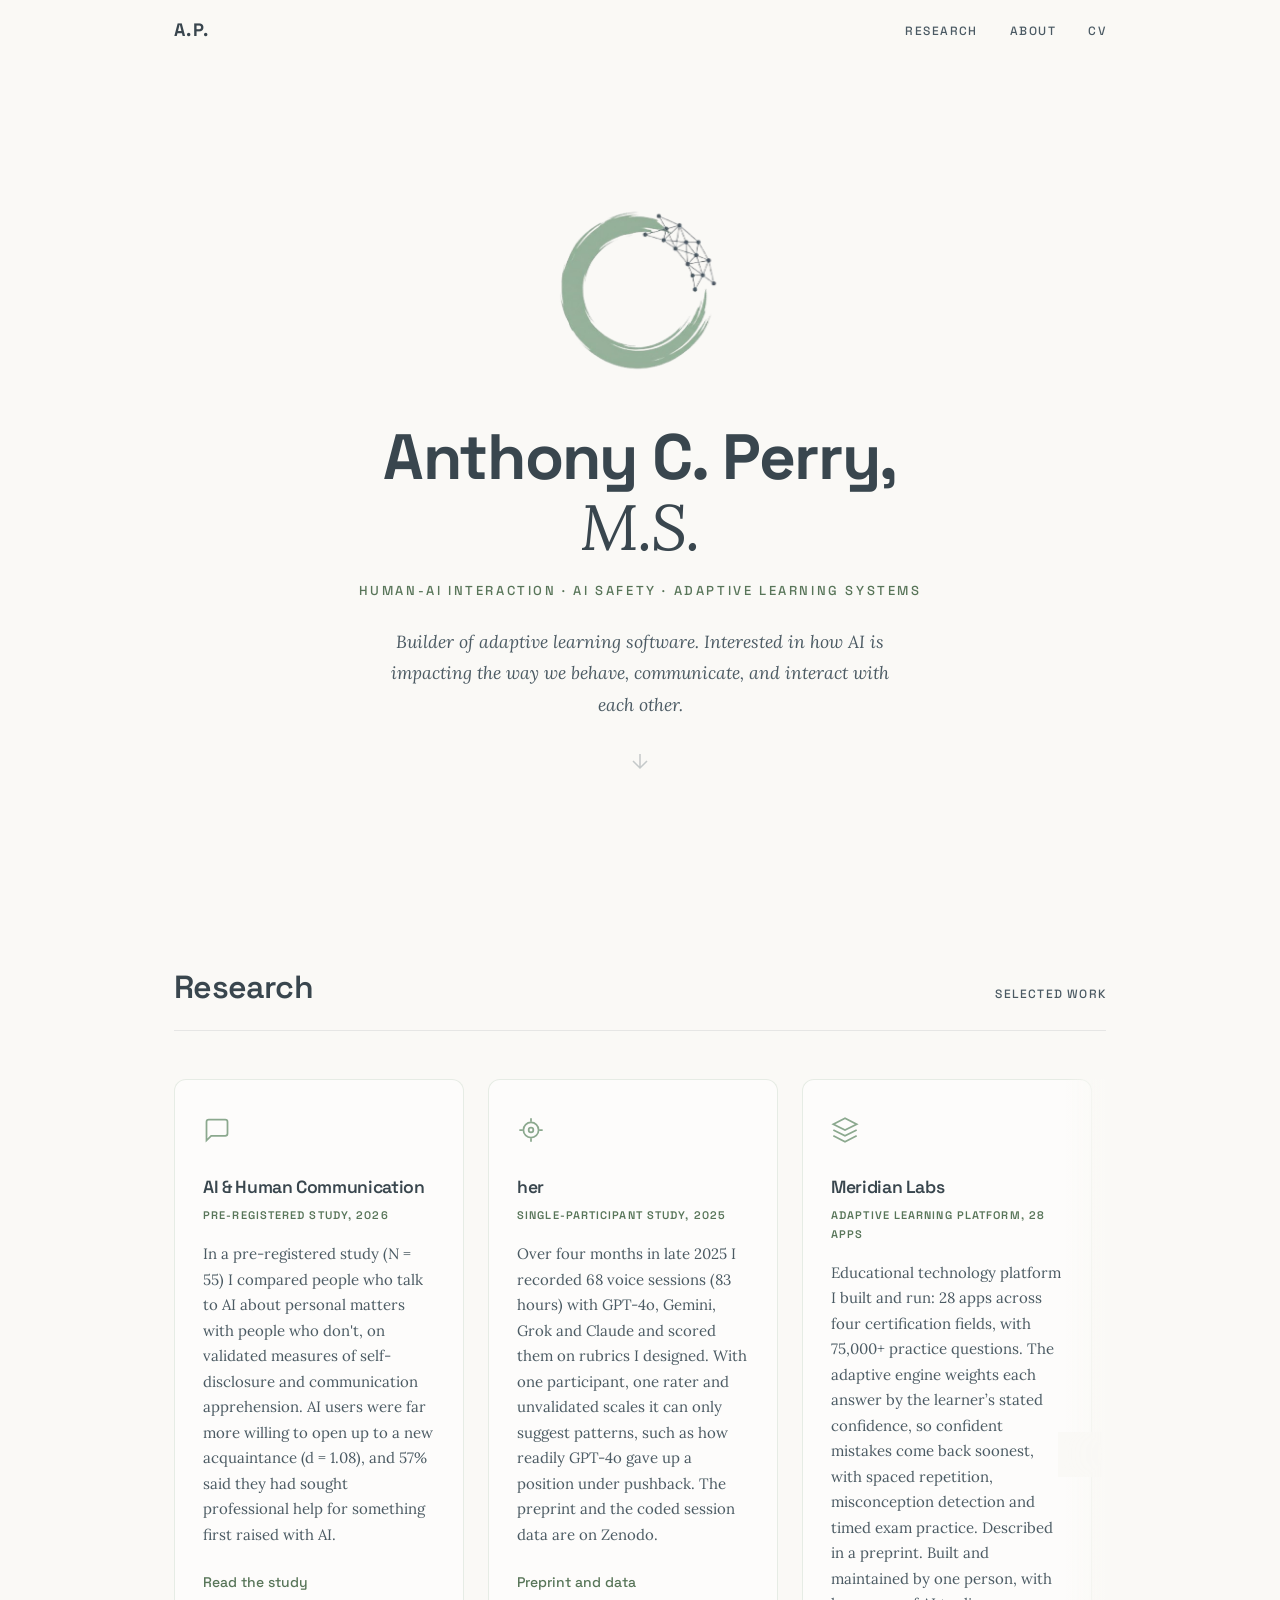
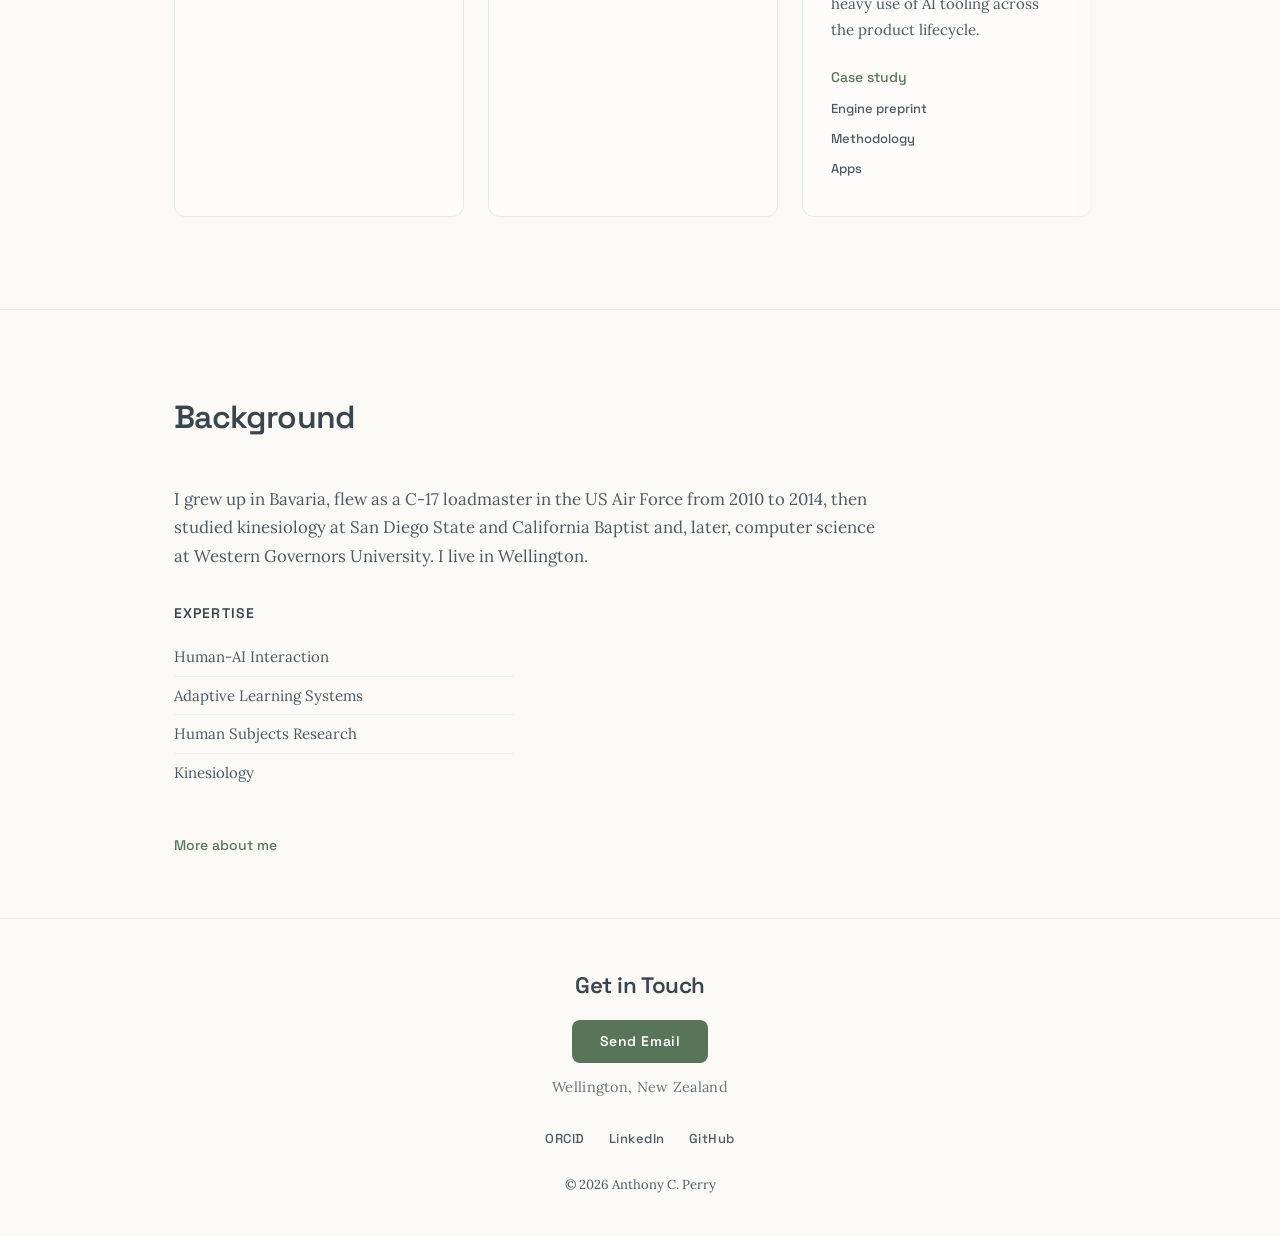
==== commit 644fd25e: "Fix LinkedIn link; update CV PDF" ====
--- a/index.html
+++ b/index.html
@@ -41,7 +41,7 @@
       "sameAs": [
         "https://orcid.org/0009-0000-2598-1296",
         "https://github.com/aperry938",
-        "https://linkedin.com/in/aperry938",
+        "https://www.linkedin.com/in/anthony-c-perry",
         "https://meridianlabs.us"
       ]
     }
@@ -235,7 +235,7 @@
             <p class="footer-location">Wellington, New Zealand</p>
             <div class="footer-links">
                 <a href="https://orcid.org/0009-0000-2598-1296">ORCID</a>
-                <a href="https://linkedin.com/in/aperry938">LinkedIn</a>
+                <a href="https://www.linkedin.com/in/anthony-c-perry">LinkedIn</a>
                 <a href="https://github.com/aperry938">GitHub</a>
             </div>
             <p class="footer-copy">&copy; 2026 Anthony C. Perry</p>
